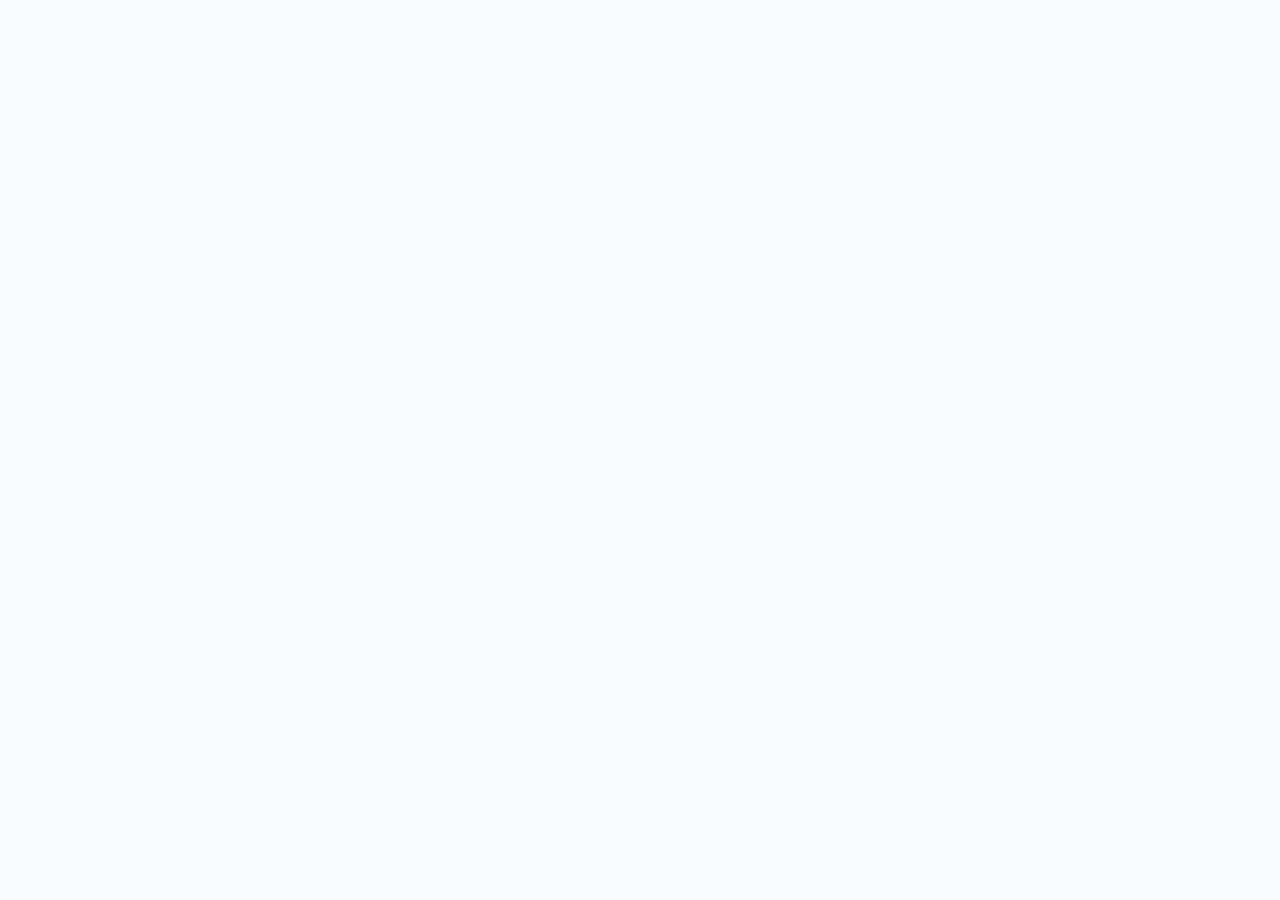
==== index.html @ 47c50114 "feat: inicia desenvolvimento da landing page" ====
<!DOCTYPE html>
<html lang="pt-BR">

<head>

    <meta charset="UTF-8">

    <meta name="viewport"
          content="width=device-width, initial-scale=1.0">

    <title>Viviane & Everson</title>

    <meta name="description"
          content="Viviane & Everson - 19 de Junho de 2027">

    <!-- Google Fonts -->

    <link rel="preconnect"
          href="https://fonts.googleapis.com">

    <link rel="preconnect"
          href="https://fonts.gstatic.com"
          crossorigin>

    <link href="https://fonts.googleapis.com/css2?family=Great+Vibes&family=Poppins:wght@300;400;500;600&family=Cormorant+Garamond:wght@300;400;500;600;700&display=swap"
          rel="stylesheet">

    <!-- CSS -->

    <link rel="stylesheet"
          href="./assets/css/reset.css">

    <link rel="stylesheet"
          href="./assets/css/variables.css">

    <link rel="stylesheet"
          href="./assets/css/style.css">

    <link rel="stylesheet"
          href="./assets/css/responsive.css">

</head>

<body>

    <header>

    </header>

    <main>

    </main>

    <footer>

    </footer>

    <script type="module"
            src="./assets/js/main.js"></script>

</body>

</html>
---- assets/css/variables.css ----
:root {

    /* Cores */

    --primary-color: #A9D6F5;
    --secondary-color: #27B4E5;
    --accent-color: #8FB996;

    --white: #FFFFFF;

    --background: #F8FCFF;

    --text-color: #3D4A57;

    --text-light: #6E7B88;

    --border-color: #D9EAF5;

    --shadow: rgba(61, 74, 87, .08);

    /* Fontes */

    --font-title: "Great Vibes", cursive;

    --font-heading: "Cormorant Garamond", serif;

    --font-body: "Poppins", sans-serif;

    /* Tamanhos */

    --container-width: 1200px;

    --radius: 18px;

    --transition: .35s ease;

}
---- assets/css/style.css ----
header{

    width:100%;

}

main{

    width:100%;

}

section{

    width:100%;

    padding:80px 20px;

}

.container{

    width:min(100%,1200px);

    margin:auto;

}
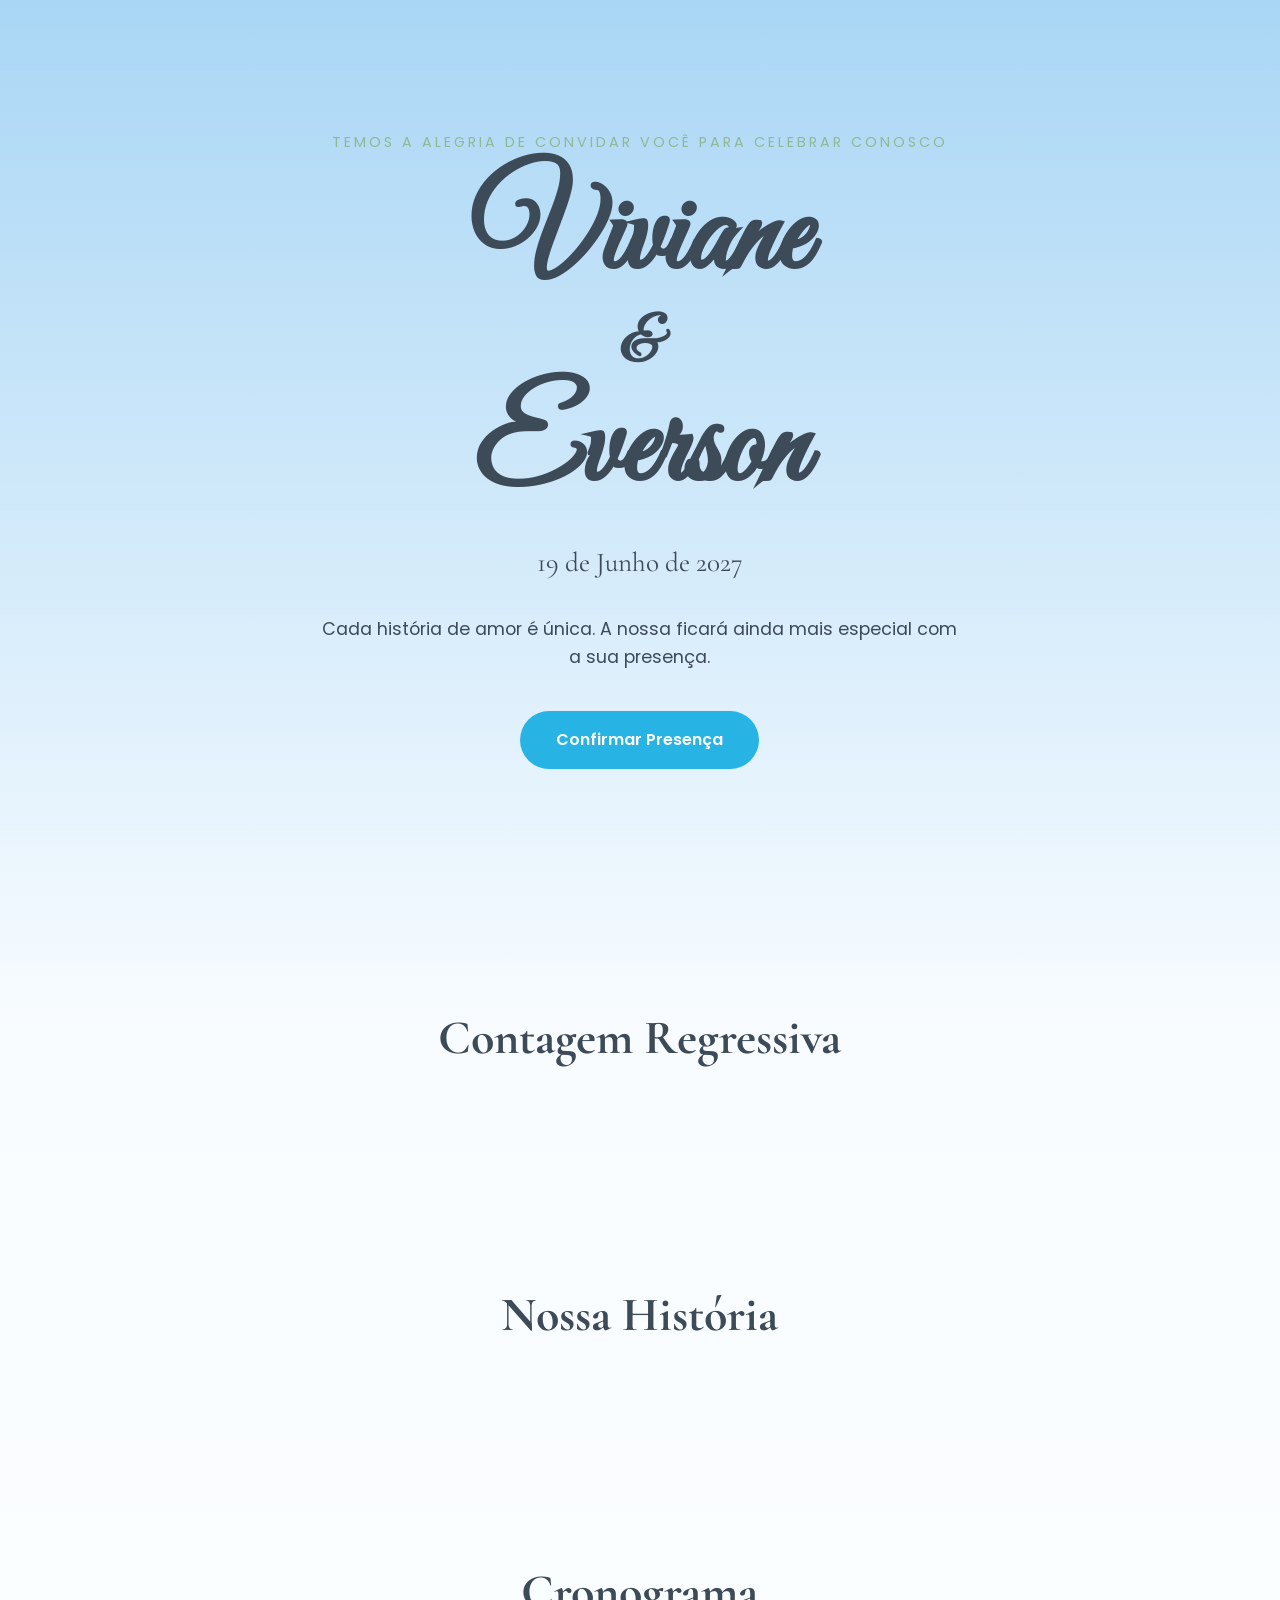
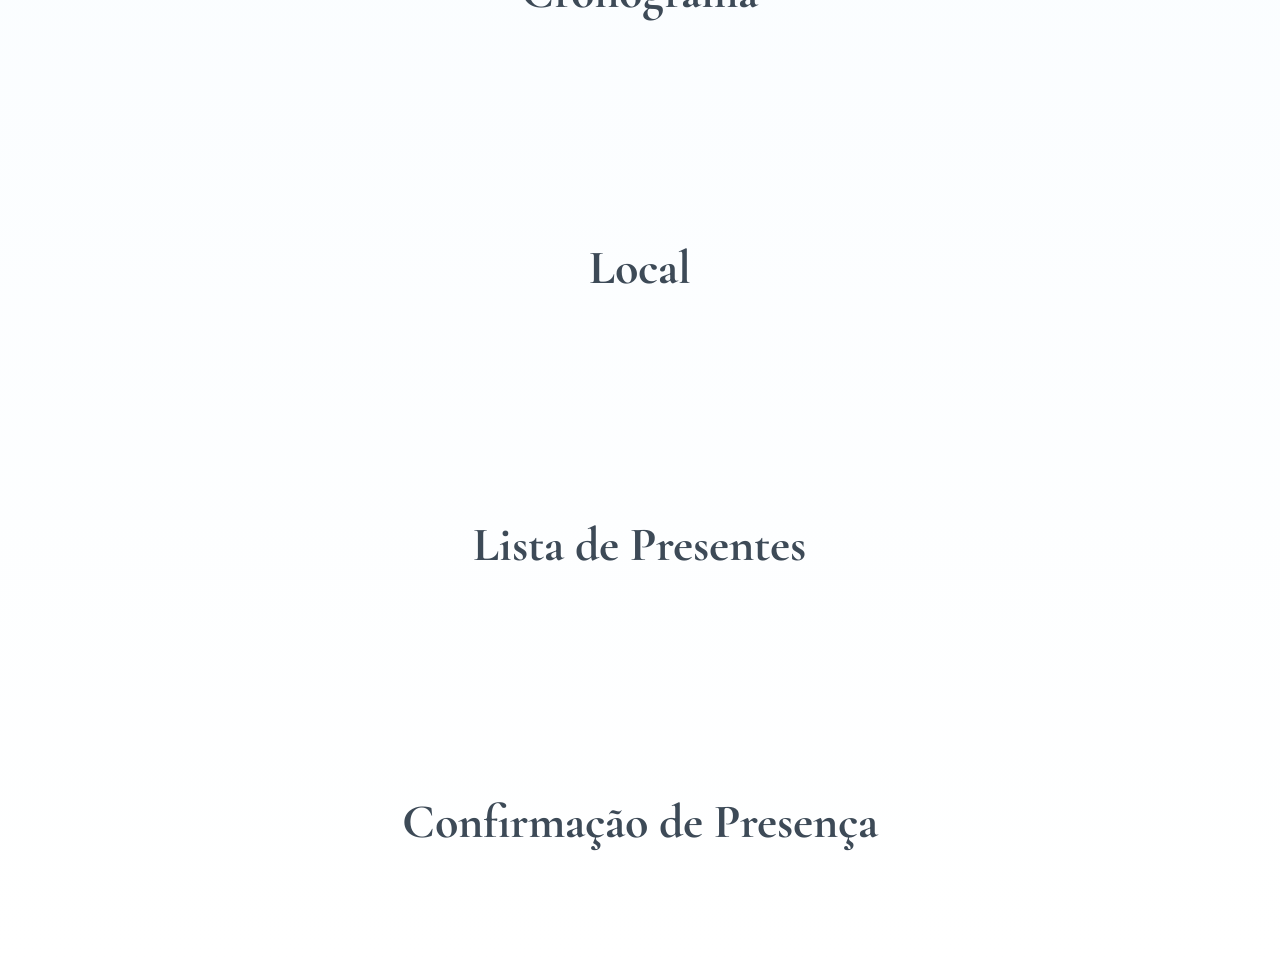
==== commit f8c94061: "feat: implementa estrutura inicial e hero da landing page" ====
--- a/index.html
+++ b/index.html
@@ -4,59 +4,134 @@
 <head>
 
     <meta charset="UTF-8">
+    <meta name="viewport" content="width=device-width, initial-scale=1.0">
 
-    <meta name="viewport"
-          content="width=device-width, initial-scale=1.0">
-
-    <title>Viviane & Everson</title>
+    <title>Viviane & Everson | 19 de Junho de 2027</title>
 
     <meta name="description"
-          content="Viviane & Everson - 19 de Junho de 2027">
+        content="Site oficial do casamento de Viviane e Everson. Confirme sua presença e acompanhe todas as informações do grande dia.">
 
     <!-- Google Fonts -->
 
-    <link rel="preconnect"
-          href="https://fonts.googleapis.com">
+    <link rel="preconnect" href="https://fonts.googleapis.com">
 
-    <link rel="preconnect"
-          href="https://fonts.gstatic.com"
-          crossorigin>
+    <link rel="preconnect" href="https://fonts.gstatic.com" crossorigin>
 
-    <link href="https://fonts.googleapis.com/css2?family=Great+Vibes&family=Poppins:wght@300;400;500;600&family=Cormorant+Garamond:wght@300;400;500;600;700&display=swap"
-          rel="stylesheet">
+    <link
+        href="https://fonts.googleapis.com/css2?family=Great+Vibes&family=Cormorant+Garamond:wght@400;500;600;700&family=Poppins:wght@300;400;500;600&display=swap"
+        rel="stylesheet">
 
     <!-- CSS -->
 
-    <link rel="stylesheet"
-          href="./assets/css/reset.css">
+    <link rel="stylesheet" href="./assets/css/reset.css">
 
-    <link rel="stylesheet"
-          href="./assets/css/variables.css">
+    <link rel="stylesheet" href="./assets/css/variables.css">
 
-    <link rel="stylesheet"
-          href="./assets/css/style.css">
+    <link rel="stylesheet" href="./assets/css/style.css">
 
-    <link rel="stylesheet"
-          href="./assets/css/responsive.css">
+    <link rel="stylesheet" href="./assets/css/responsive.css">
 
 </head>
 
 <body>
 
+    <!-- ===========================
+            HEADER
+    ============================ -->
+
     <header>
 
     </header>
 
+    <!-- ===========================
+            MAIN
+    ============================ -->
+
     <main>
 
+        <!-- HERO -->
+
+        <section id="hero">
+
+            <div class="container">
+
+                <p class="hero-subtitle">
+                    Temos a alegria de convidar você para celebrar conosco
+                </p>
+
+                <h1 class="hero-title">
+                    Viviane
+                    <span>&</span>
+                    Everson
+                </h1>
+
+                <p class="hero-date">
+                    19 de Junho de 2027
+                </p>
+
+                <p class="hero-text">
+                    Cada história de amor é única.
+                    A nossa ficará ainda mais especial
+                    com a sua presença.
+                </p>
+
+                <a href="#rsvp" class="btn-primary">
+                    Confirmar Presença
+                </a>
+
+            </div>
+
+        </section>
+
+        <section id="countdown">
+    <div class="container">
+        <h2 class="section-title">Contagem Regressiva</h2>
+    </div>
+</section>
+
+<section id="story">
+    <div class="container">
+        <h2 class="section-title">Nossa História</h2>
+    </div>
+</section>
+
+<section id="schedule">
+    <div class="container">
+        <h2 class="section-title">Cronograma</h2>
+    </div>
+</section>
+
+<section id="location">
+    <div class="container">
+        <h2 class="section-title">Local</h2>
+    </div>
+</section>
+
+<section id="gift-list">
+    <div class="container">
+        <h2 class="section-title">Lista de Presentes</h2>
+    </div>
+</section>
+
+<section id="rsvp">
+    <div class="container">
+        <h2 class="section-title">Confirmação de Presença</h2>
+    </div>
+</section>
+
     </main>
+
+    <!-- ===========================
+            FOOTER
+    ============================ -->
 
     <footer>
 
     </footer>
 
-    <script type="module"
-            src="./assets/js/main.js"></script>
+    <!-- JavaScript -->
+
+    <script type="module" src="./assets/js/main.js"></script>
 
 </body>
 
--- a/assets/css/variables.css
+++ b/assets/css/variables.css
@@ -3,20 +3,25 @@
     /* Cores */
 
     --primary-color: #A9D6F5;
+
     --secondary-color: #27B4E5;
+
     --accent-color: #8FB996;
 
     --white: #FFFFFF;
 
-    --background: #F8FCFF;
+    --background-color: #F8FCFF;
 
     --text-color: #3D4A57;
 
-    --text-light: #6E7B88;
+    --text-light: #72808D;
 
-    --border-color: #D9EAF5;
-
-    --shadow: rgba(61, 74, 87, .08);
+    --gradient-primary: linear-gradient(
+        180deg,
+        #A9D6F5 0%,
+        #F8FCFF 40%,
+        #FFFFFF 100%
+    );
 
     /* Fontes */
 
@@ -26,12 +31,8 @@
 
     --font-body: "Poppins", sans-serif;
 
-    /* Tamanhos */
+    /* Layout */
 
     --container-width: 1200px;
 
-    --radius: 18px;
-
-    --transition: .35s ease;
-
 }
--- a/assets/css/style.css
+++ b/assets/css/style.css
@@ -1,27 +1,158 @@
-header{
+/* ======================================================
+   BODY
+====================================================== */
 
-    width:100%;
+body {
+
+    background: var(--gradient-primary);
+
+    color: var(--text-color);
+
+    font-family: var(--font-body);
+
+    line-height: 1.6;
+
+    overflow-x: hidden;
 
 }
 
-main{
+/* ======================================================
+   CONTAINER
+====================================================== */
 
-    width:100%;
+.container {
+
+    width: min(92%, var(--container-width));
+
+    margin: auto;
 
 }
 
-section{
+/* ======================================================
+   SECTION
+====================================================== */
 
-    width:100%;
+section {
 
-    padding:80px 20px;
+    width: 100%;
+
+    padding: 100px 20px;
 
 }
 
-.container{
+/* ======================================================
+   BUTTONS
+====================================================== */
 
-    width:min(100%,1200px);
+.btn-primary {
 
-    margin:auto;
+    display: inline-block;
+
+    padding: 16px 36px;
+
+    background: var(--secondary-color);
+
+    color: var(--white);
+
+    border-radius: 50px;
+
+    font-weight: 600;
+
+    transition: .3s;
+
+}
+
+.btn-primary:hover {
+
+    transform: translateY(-3px);
+
+    box-shadow: 0 10px 20px rgba(0,0,0,.15);
+
+}
+
+/* ======================================================
+   HERO
+====================================================== */
+
+#hero {
+
+    min-height: 100vh;
+
+    display: flex;
+
+    justify-content: center;
+
+    align-items: center;
+
+    text-align: center;
+
+}
+
+.hero-subtitle {
+
+    color: var(--accent-color);
+
+    text-transform: uppercase;
+
+    letter-spacing: 3px;
+
+    font-size: .9rem;
+
+    margin-bottom: 15px;
+
+}
+
+.hero-title {
+
+    font-family: var(--font-title);
+
+    font-size: clamp(4rem, 10vw, 8rem);
+
+    line-height: 1.1;
+
+    margin-bottom: 20px;
+
+}
+
+.hero-title span {
+
+    display: block;
+
+    font-size: 4rem;
+
+}
+
+.hero-date {
+
+    font-family: var(--font-heading);
+
+    font-size: 1.7rem;
+
+    margin-bottom: 30px;
+
+}
+
+.hero-text {
+
+    max-width: 650px;
+
+    margin: auto;
+
+    margin-bottom: 40px;
+
+    font-size: 1.1rem;
+
+}
+
+
+.section-title {
+
+    font-family: var(--font-heading);
+
+    font-size: 3rem;
+
+    text-align: center;
+
+    color: var(--text-color);
 
 }
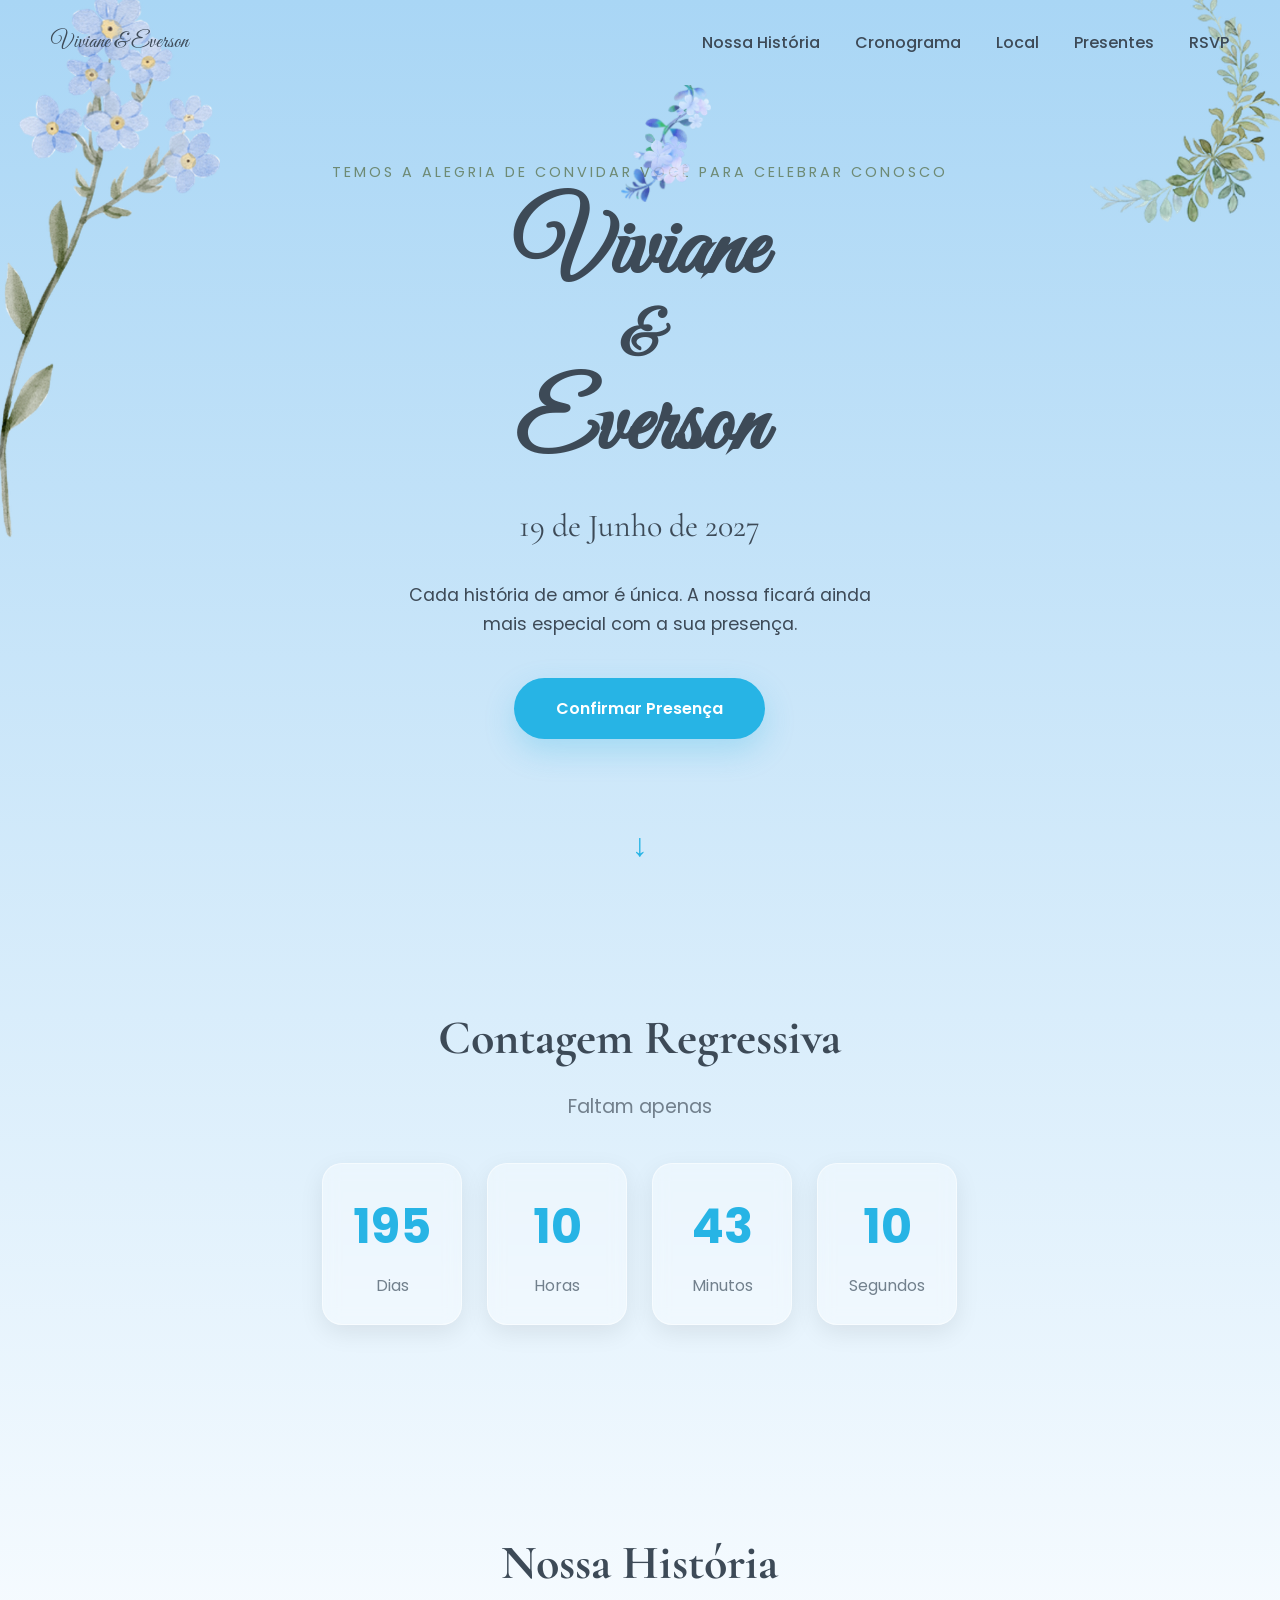
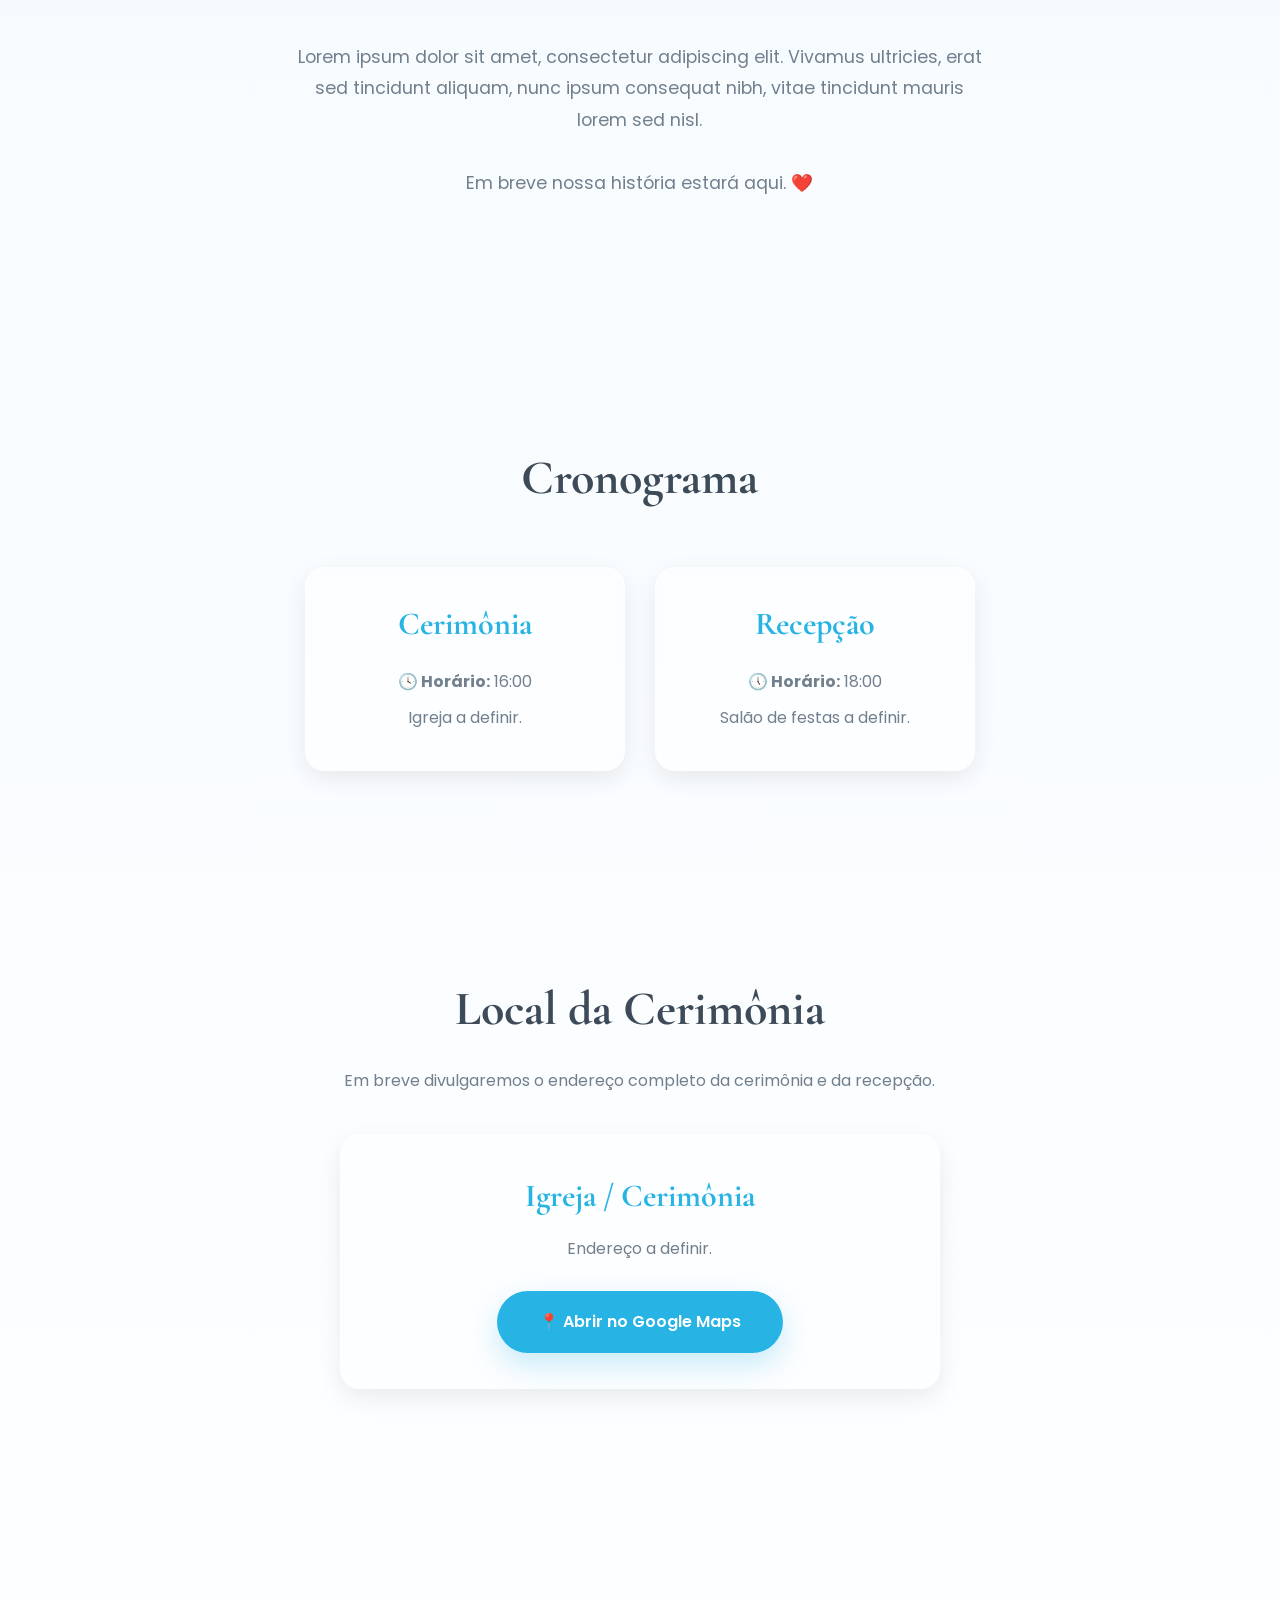
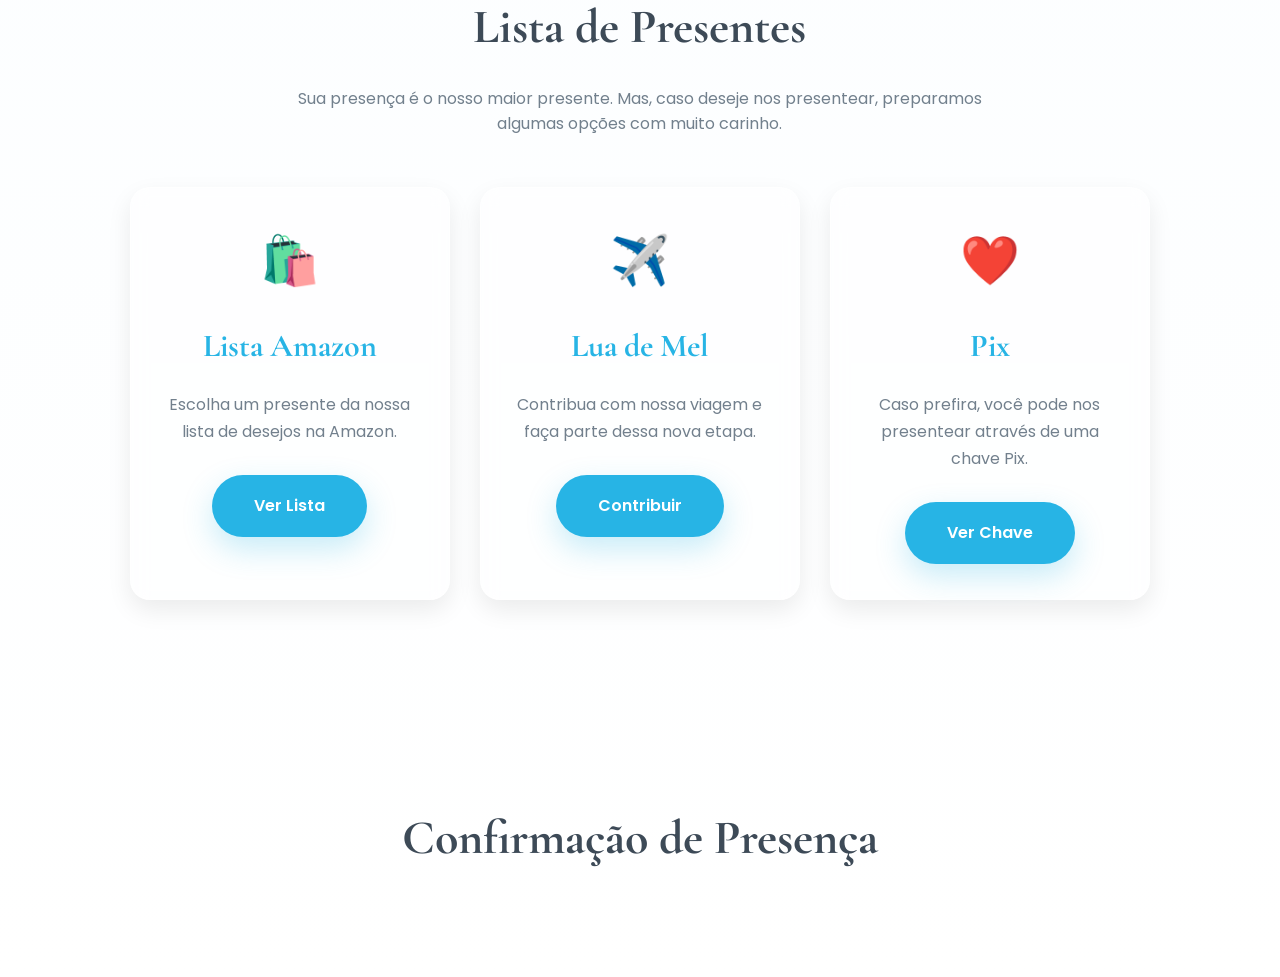
==== commit c804c2b8: "feat: adiciona seções do site de casamento" ====
--- a/index.html
+++ b/index.html
@@ -14,9 +14,7 @@
     <!-- Google Fonts -->
 
     <link rel="preconnect" href="https://fonts.googleapis.com">
-
     <link rel="preconnect" href="https://fonts.gstatic.com" crossorigin>
-
     <link
         href="https://fonts.googleapis.com/css2?family=Great+Vibes&family=Cormorant+Garamond:wght@400;500;600;700&family=Poppins:wght@300;400;500;600&display=swap"
         rel="stylesheet">
@@ -24,24 +22,31 @@
     <!-- CSS -->
 
     <link rel="stylesheet" href="./assets/css/reset.css">
-
     <link rel="stylesheet" href="./assets/css/variables.css">
-
     <link rel="stylesheet" href="./assets/css/style.css">
-
     <link rel="stylesheet" href="./assets/css/responsive.css">
 
 </head>
 
 <body>
 
-    <!-- ===========================
-            HEADER
-    ============================ -->
-
-    <header>
-
-    </header>
+<header id="header">
+
+    <div class="container">
+        <nav class="navbar">
+            <div class="logo">
+                Viviane & Everson
+            </div>
+            <ul class="menu">
+                <li><a href="#story">Nossa História</a></li>
+                <li><a href="#schedule">Cronograma</a></li>
+                <li><a href="#location">Local</a></li>
+                <li><a href="#gift-list">Presentes</a></li>
+                <li><a href="#rsvp">RSVP</a></li>
+            </ul>
+        </nav>
+    </div>
+</header>
 
     <!-- ===========================
             MAIN
@@ -52,9 +57,19 @@
         <!-- HERO -->
 
         <section id="hero">
+            <img src="./assets/images/flowers/top-left.png"
+            class="flower flower-top-left"
+            alt="">
+
+            <img src="./assets/images/flowers/top-center.png"
+            class="flower flower-top-center"
+            alt="">
+
+            <img src="./assets/images/flowers/top-right.png"
+            class="flower flower-top-right"
+            alt="">
 
             <div class="container">
-
                 <p class="hero-subtitle">
                     Temos a alegria de convidar você para celebrar conosco
                 </p>
@@ -80,37 +95,207 @@
                 </a>
 
             </div>
-
+            <div class="scroll-down">
+
+            ↓
+
+            </div>
         </section>
 
-        <section id="countdown">
-    <div class="container">
-        <h2 class="section-title">Contagem Regressiva</h2>
-    </div>
+<section id="countdown">
+
+    <div class="container">
+
+        <h2 class="section-title">
+            Contagem Regressiva
+        </h2>
+
+        <p class="countdown-subtitle">
+            Faltam apenas
+        </p>
+
+        <div class="contador-grid">
+
+            <div class="tempo">
+                <span id="dias">0</span>
+                <small>Dias</small>
+            </div>
+
+            <div class="tempo">
+                <span id="horas">0</span>
+                <small>Horas</small>
+            </div>
+
+            <div class="tempo">
+                <span id="minutos">0</span>
+                <small>Minutos</small>
+            </div>
+
+            <div class="tempo">
+                <span id="segundos">0</span>
+                <small>Segundos</small>
+            </div>
+
+        </div>
+
+    </div>
+
 </section>
 
 <section id="story">
-    <div class="container">
-        <h2 class="section-title">Nossa História</h2>
-    </div>
+
+    <div class="container">
+
+        <h2 class="section-title">
+            Nossa História
+        </h2>
+
+        <p class="story-text">
+
+            Lorem ipsum dolor sit amet, consectetur adipiscing elit. Vivamus
+            ultricies, erat sed tincidunt aliquam, nunc ipsum consequat nibh,
+            vitae tincidunt mauris lorem sed nisl.
+
+            <br><br>
+
+            Em breve nossa história estará aqui. ❤️
+
+        </p>
+
+    </div>
+
 </section>
 
 <section id="schedule">
-    <div class="container">
-        <h2 class="section-title">Cronograma</h2>
-    </div>
+
+    <div class="container">
+
+        <h2 class="section-title">
+            Cronograma
+        </h2>
+
+        <div class="timeline">
+
+            <div class="timeline-card">
+
+                <h3>Cerimônia</h3>
+
+                <p><strong>🕓 Horário:</strong> 16:00</p>
+
+                <p>Igreja a definir.</p>
+
+            </div>
+
+            <div class="timeline-card">
+
+                <h3>Recepção</h3>
+
+                <p><strong>🕔 Horário:</strong> 18:00</p>
+
+                <p>Salão de festas a definir.</p>
+
+            </div>
+
+        </div>
+
+    </div>
+
 </section>
 
 <section id="location">
-    <div class="container">
-        <h2 class="section-title">Local</h2>
-    </div>
+
+    <div class="container">
+
+        <h2 class="section-title">
+            Local da Cerimônia
+        </h2>
+
+        <p class="location-text">
+            Em breve divulgaremos o endereço completo da cerimônia e da recepção.
+        </p>
+
+        <div class="location-card">
+
+            <h3>Igreja / Cerimônia</h3>
+
+            <p>Endereço a definir.</p>
+
+            <a href="#" class="btn-primary">
+                📍 Abrir no Google Maps
+            </a>
+
+        </div>
+
+    </div>
+
 </section>
 
 <section id="gift-list">
-    <div class="container">
-        <h2 class="section-title">Lista de Presentes</h2>
-    </div>
+
+    <div class="container">
+
+        <h2 class="section-title">
+            Lista de Presentes
+        </h2>
+
+        <p class="gift-text">
+            Sua presença é o nosso maior presente. Mas, caso deseje nos presentear, preparamos algumas opções com muito carinho.
+        </p>
+
+        <div class="gift-grid">
+
+            <div class="gift-card">
+
+                <div class="gift-icon">🛍️</div>
+
+                <h3>Lista Amazon</h3>
+
+                <p>
+                    Escolha um presente da nossa lista de desejos na Amazon.
+                </p>
+
+                <a href="#" class="btn-primary">
+                    Ver Lista
+                </a>
+
+            </div>
+
+            <div class="gift-card">
+
+                <div class="gift-icon">✈️</div>
+
+                <h3>Lua de Mel</h3>
+
+                <p>
+                    Contribua com nossa viagem e faça parte dessa nova etapa.
+                </p>
+
+                <a href="#" class="btn-primary">
+                    Contribuir
+                </a>
+
+            </div>
+
+            <div class="gift-card">
+
+                <div class="gift-icon">❤️</div>
+
+                <h3>Pix</h3>
+
+                <p>
+                    Caso prefira, você pode nos presentear através de uma chave Pix.
+                </p>
+
+                <a href="#" class="btn-primary">
+                    Ver Chave
+                </a>
+
+            </div>
+
+        </div>
+
+    </div>
+
 </section>
 
 <section id="rsvp">
@@ -132,6 +317,7 @@
     <!-- JavaScript -->
 
     <script type="module" src="./assets/js/main.js"></script>
+    <script src="./assets/js/contador.js"></script>
 
 </body>
 
--- a/assets/css/style.css
+++ b/assets/css/style.css
@@ -1,19 +1,9 @@
-/* ======================================================
-   BODY
-====================================================== */
-
 body {
-
     background: var(--gradient-primary);
-
     color: var(--text-color);
-
     font-family: var(--font-body);
-
     line-height: 1.6;
-
     overflow-x: hidden;
-
 }
 
 /* ======================================================
@@ -21,11 +11,8 @@
 ====================================================== */
 
 .container {
-
     width: min(92%, var(--container-width));
-
     margin: auto;
-
 }
 
 /* ======================================================
@@ -33,11 +20,8 @@
 ====================================================== */
 
 section {
-
     width: 100%;
-
     padding: 100px 20px;
-
 }
 
 /* ======================================================
@@ -45,114 +29,477 @@
 ====================================================== */
 
 .btn-primary {
-
-    display: inline-block;
-
-    padding: 16px 36px;
-
+    display: inline-flex;
+    align-items: center;
+    justify-content: center;
+    padding: 18px 42px;
+    border-radius: 999px;
     background: var(--secondary-color);
-
-    color: var(--white);
-
-    border-radius: 50px;
-
+    color: white;
     font-weight: 600;
-
+    transition: .35s;
+    box-shadow: 0 12px 30px rgba(39,180,229,.25);
+}
+
+.btn-primary:hover {
+    transform: translateY(-4px);
+    box-shadow: 0 18px 40px rgba(39,180,229,.35);
+}
+
+/* ======================================================
+   HERO
+====================================================== */
+
+#hero {
+    min-height: 100vh;
+    display: flex;
+    justify-content: center;
+    align-items: center;
+    text-align: center;
+}
+
+.hero-subtitle {
+    color: #6E8A74;
+    text-transform: uppercase;
+    letter-spacing: 3px;
+    font-size: .9rem;
+    margin-bottom: 15px;
+}
+
+.hero-title {
+    font-family: var(--font-title);
+    font-size: clamp(3.5rem, 8vw, 6rem);
+    line-height: 1.1;
+    margin-bottom: 20px;
+}
+
+.hero-title span {
+    display: block;
+    font-size: 4rem;
+}
+
+.hero-date {
+    font-family: var(--font-heading);
+    font-size: 2rem;
+    margin-bottom: 30px;
+}
+
+.hero-text {
+    max-width: 500px;
+    margin: auto;
+    margin-bottom: 40px;
+    font-size: 1.1rem;
+}
+
+
+.section-title {
+    font-family: var(--font-heading);
+    font-size: 3rem;
+    text-align: center;
+    color: var(--text-color);
+}
+
+/* ======================================================
+   HEADER
+====================================================== */
+
+#header {
+    position: absolute;
+    top: 0;
+    left: 0;
+    width: 100%;
+    padding: 25px 0;
+    z-index: 100;
+}
+
+.navbar {
+    display: flex;
+    justify-content: space-between;
+    align-items: center;
+}
+
+.logo {
+    font-family: var(--font-title);
+    font-size: 1.4rem;
+    color: var(--text-color);
+}
+
+.menu {
+    display: flex;
+    gap: 35px;
+    list-style: none;
+}
+
+.menu a {
+    font-weight: 500;
     transition: .3s;
-
-}
-
-.btn-primary:hover {
-
-    transform: translateY(-3px);
-
-    box-shadow: 0 10px 20px rgba(0,0,0,.15);
-
-}
-
-/* ======================================================
-   HERO
-====================================================== */
-
-#hero {
-
-    min-height: 100vh;
-
-    display: flex;
-
-    justify-content: center;
-
-    align-items: center;
-
-    text-align: center;
-
-}
-
-.hero-subtitle {
-
-    color: var(--accent-color);
-
-    text-transform: uppercase;
-
-    letter-spacing: 3px;
-
-    font-size: .9rem;
-
-    margin-bottom: 15px;
-
-}
-
-.hero-title {
-
-    font-family: var(--font-title);
-
-    font-size: clamp(4rem, 10vw, 8rem);
-
-    line-height: 1.1;
-
-    margin-bottom: 20px;
-
-}
-
-.hero-title span {
-
-    display: block;
-
-    font-size: 4rem;
-
-}
-
-.hero-date {
-
-    font-family: var(--font-heading);
-
-    font-size: 1.7rem;
-
-    margin-bottom: 30px;
-
-}
-
-.hero-text {
-
-    max-width: 650px;
-
-    margin: auto;
-
-    margin-bottom: 40px;
-
-    font-size: 1.1rem;
-
-}
-
-
-.section-title {
-
-    font-family: var(--font-heading);
-
-    font-size: 3rem;
-
-    text-align: center;
-
-    color: var(--text-color);
+}
+
+.menu a:hover {
+    color: var(--secondary-color);
+}
+
+/* ======================================================
+   FLORES
+====================================================== */
+
+.flower{
+    position:absolute;
+    user-select:none;
+    pointer-events:none;
+}
+
+.flower-top-left{
+    width:220px;
+    top:-10px;
+    left:0;
+}
+
+.flower-top-center{
+    width:90px;
+    top:85px;
+    left:52%;
+    opacity: .8;
+    transform:translateX(-50%);
+}
+
+.flower-top-right{
+    width:190px;
+    top:-10px;
+    right:0;
+}
+
+/* ======================================================
+   SCROLL
+====================================================== */
+
+.scroll-down {
+    position: absolute;
+    bottom: 30px;
+    left: 50%;
+    transform: translateX(-50%);
+    font-size: 2rem;
+    color: var(--secondary-color);
+    animation: bounce 2s infinite;
+}
+
+@keyframes bounce {
+
+    0%,20%,50%,80%,100%{
+
+        transform:translate(-50%,0);
+
+    }
+
+    40%{
+
+        transform:translate(-50%,-10px);
+
+    }
+
+    60%{
+
+        transform:translate(-50%,-5px);
+
+    }
+
+}
+
+
+/* ======================================================
+   CONTAGEM REGRESSIVA
+====================================================== */
+
+#countdown{
+    text-align:center;
+}
+
+.countdown-subtitle{
+    margin-top:15px;
+    margin-bottom:40px;
+    font-size:1.2rem;
+    color:var(--text-light);
+}
+
+.contador-grid{
+
+    display:flex;
+
+    justify-content:center;
+
+    align-items:center;
+
+    gap:25px;
+
+    flex-wrap:wrap;
+
+}
+.tempo{
+    width:140px;
+    padding:25px;
+    border-radius:20px;
+    background:rgba(255,255,255,.35);
+    backdrop-filter:blur(8px);
+    border:1px solid rgba(255,255,255,.5);
+    box-shadow:0 8px 25px rgba(0,0,0,.08);
+}
+
+.tempo span{
+
+    display:block;
+
+    font-size:3rem;
+
+    font-weight:700;
+
+    color:var(--secondary-color);
+
+}
+
+.tempo small{
+
+    display:block;
+
+    margin-top:8px;
+
+    color:var(--text-light);
+
+    font-size:1rem;
+
+}
+
+/* ======================================================
+   NOSSA HISTÓRIA
+====================================================== */
+
+#story{
+
+    text-align:center;
+
+}
+
+.story-text{
+
+    max-width:700px;
+
+    margin:40px auto;
+
+    line-height:1.8;
+
+    color:var(--text-light);
+
+    font-size:1.1rem;
+
+}
+
+/* ======================================================
+   CRONOGRAMA
+====================================================== */
+
+#schedule{
+
+    text-align:center;
+
+}
+
+.timeline{
+
+    display:flex;
+
+    justify-content:center;
+
+    gap:30px;
+
+    flex-wrap:wrap;
+
+    margin-top:50px;
+
+}
+
+.timeline-card{
+
+    width:320px;
+
+    padding:30px;
+
+    border-radius:20px;
+
+    background:rgba(255,255,255,.35);
+
+    backdrop-filter:blur(8px);
+
+    border:1px solid rgba(255,255,255,.5);
+
+    box-shadow:0 8px 25px rgba(0,0,0,.08);
+
+}
+
+.timeline-card h3{
+
+    margin-bottom:20px;
+
+    color:var(--secondary-color);
+
+    font-family:var(--font-heading);
+
+    font-size:2rem;
+
+}
+
+.timeline-card p{
+
+    margin:10px 0;
+
+    color:var(--text-light);
+
+}
+
+/* ======================================================
+   LOCAL
+====================================================== */
+
+#location{
+
+    text-align:center;
+
+}
+
+.location-text{
+
+    max-width:700px;
+
+    margin:20px auto 40px;
+
+    color:var(--text-light);
+
+}
+
+.location-card{
+
+    max-width:600px;
+
+    margin:auto;
+
+    padding:35px;
+
+    border-radius:20px;
+
+    background:rgba(255,255,255,.35);
+
+    backdrop-filter:blur(8px);
+
+    border:1px solid rgba(255,255,255,.5);
+
+    box-shadow:0 8px 25px rgba(0,0,0,.08);
+
+}
+
+.location-card h3{
+
+    font-family:var(--font-heading);
+
+    font-size:2rem;
+
+    margin-bottom:15px;
+
+    color:var(--secondary-color);
+
+}
+
+.location-card p{
+
+    margin-bottom:30px;
+
+    color:var(--text-light);
+
+}
+
+/* ======================================================
+   LISTA DE PRESENTES
+====================================================== */
+
+#gift-list{
+
+    text-align:center;
+
+}
+
+.gift-text{
+
+    max-width:700px;
+
+    margin:20px auto 50px;
+
+    color:var(--text-light);
+
+}
+
+.gift-grid{
+
+    display:flex;
+
+    justify-content:center;
+
+    gap:30px;
+
+    flex-wrap:wrap;
+
+}
+
+.gift-card{
+
+    width:320px;
+
+    padding:35px 25px;
+
+    border-radius:20px;
+
+    background:rgba(255,255,255,.35);
+
+    backdrop-filter:blur(8px);
+
+    border:1px solid rgba(255,255,255,.5);
+
+    box-shadow:0 10px 25px rgba(0,0,0,.08);
+
+    transition:.3s;
+
+}
+
+.gift-card:hover{
+
+    transform:translateY(-8px);
+
+    box-shadow:0 18px 40px rgba(0,0,0,.15);
+
+}
+
+.gift-icon{
+
+    font-size:3rem;
+
+    margin-bottom:20px;
+
+}
+
+.gift-card h3{
+
+    font-family:var(--font-heading);
+
+    font-size:2rem;
+
+    color:var(--secondary-color);
+
+    margin-bottom:20px;
+
+}
+
+.gift-card p{
+
+    color:var(--text-light);
+
+    line-height:1.7;
+
+    margin-bottom:30px;
 
 }
--- a/assets/css/responsive.css
+++ b/assets/css/responsive.css
@@ -0,0 +1,27 @@
+@media (max-width: 768px) {
+
+    .menu {
+
+        display: none;
+
+    }
+
+    .hero-title {
+
+        font-size: 4rem;
+
+    }
+
+    .hero-title span {
+
+        font-size: 3rem;
+
+    }
+
+    .hero-text {
+
+        font-size: 1rem;
+
+    }
+
+}
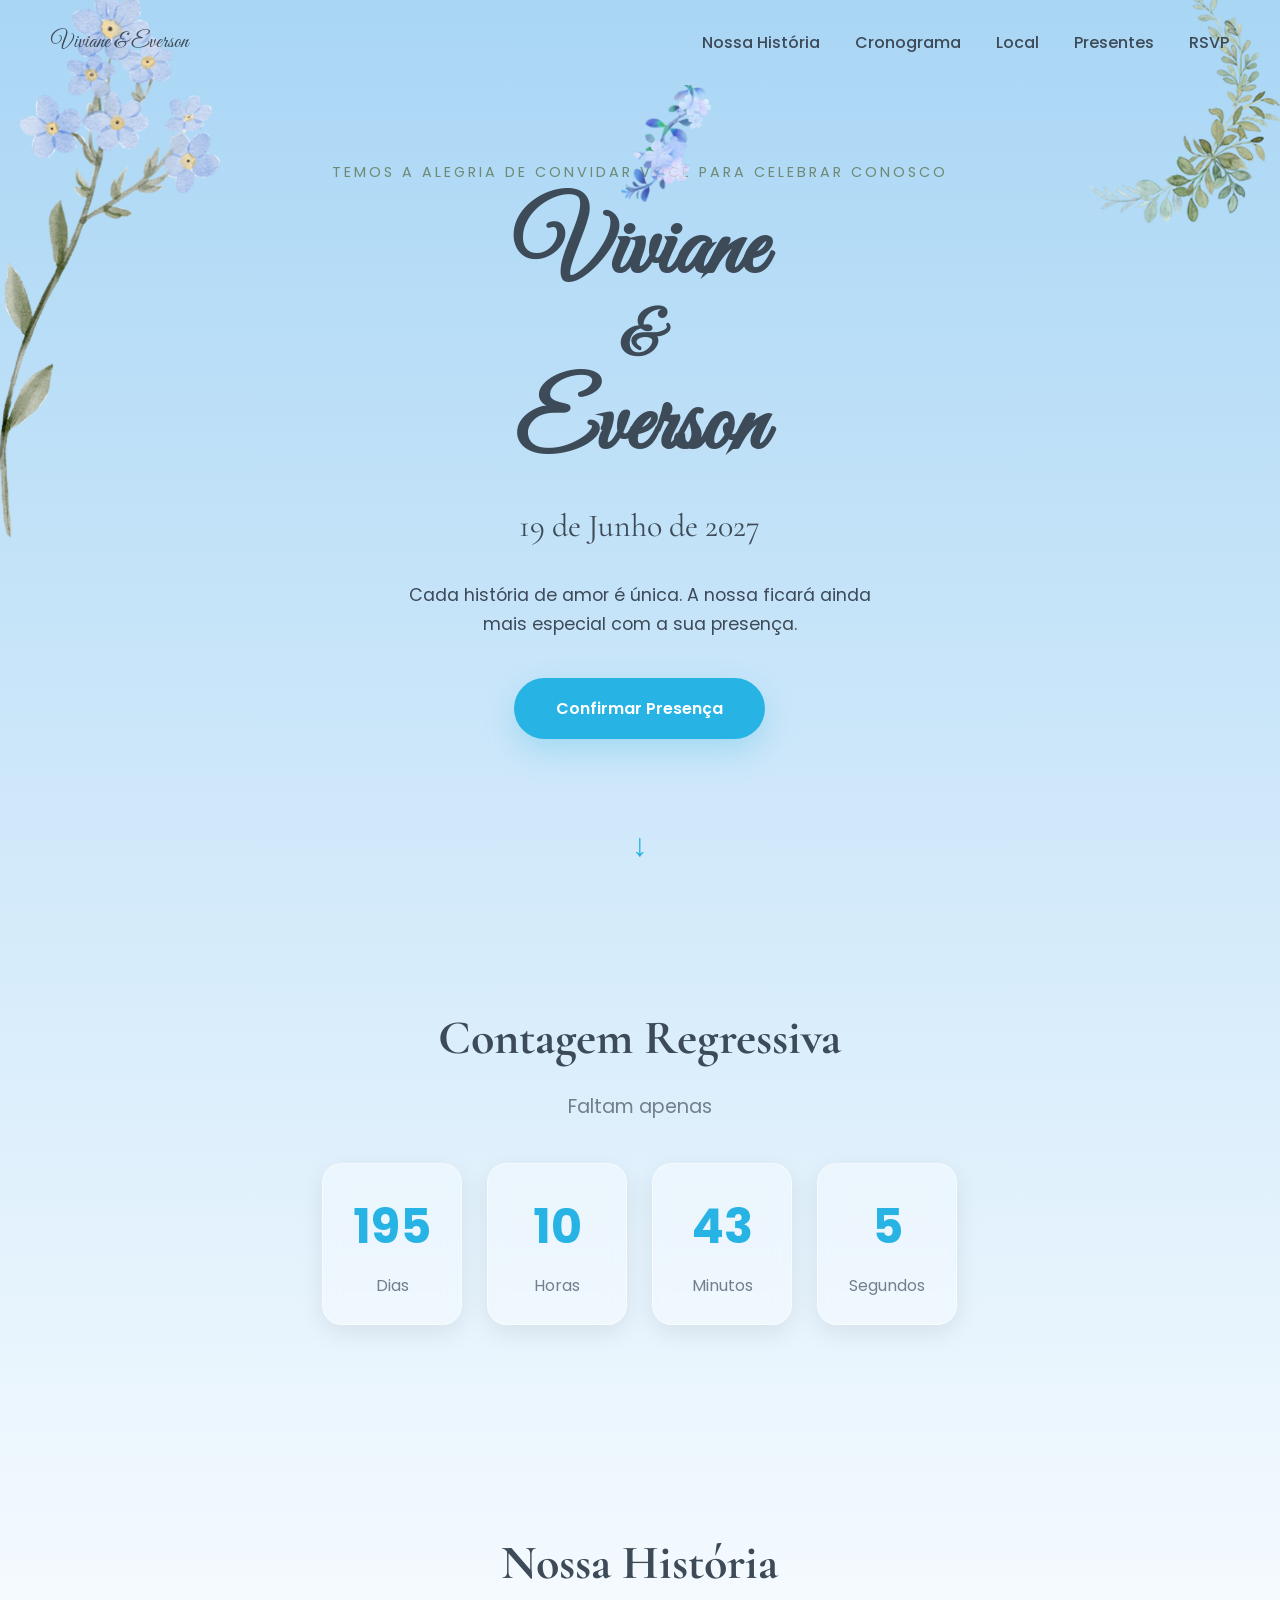
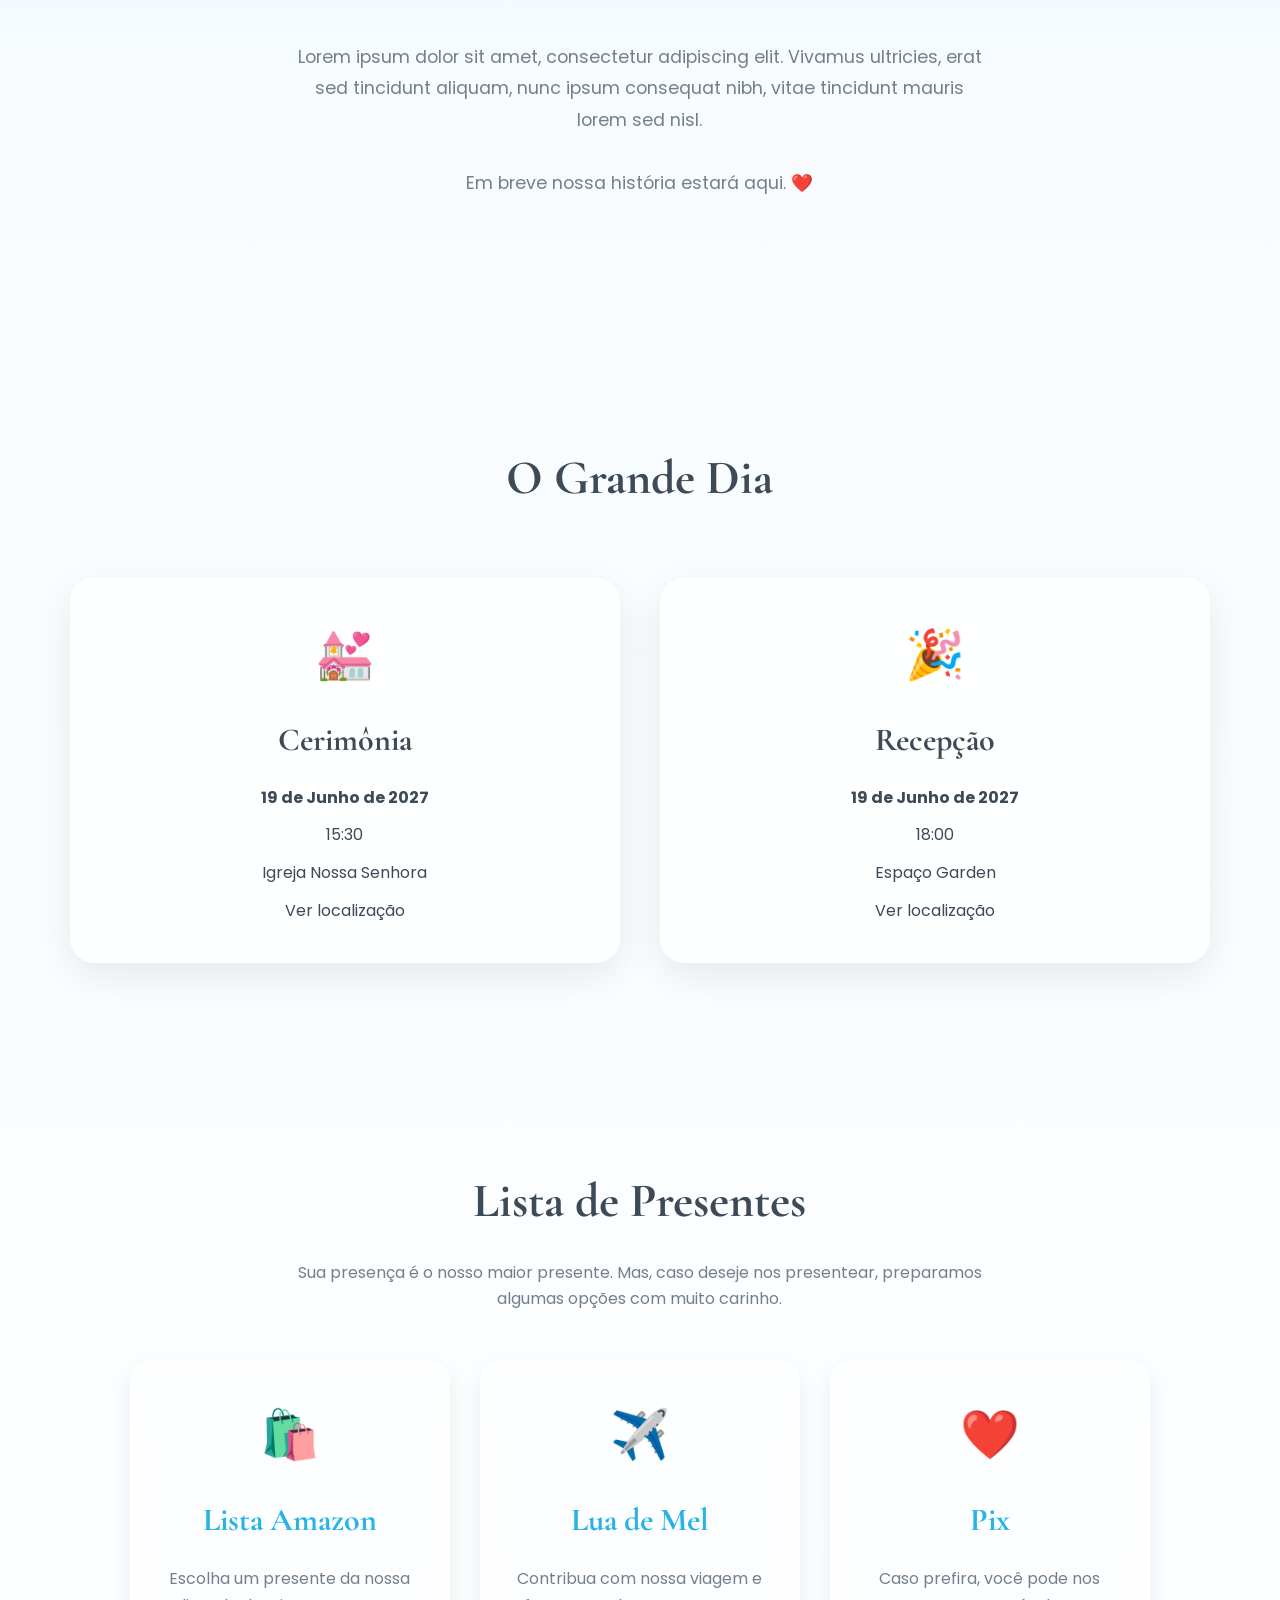
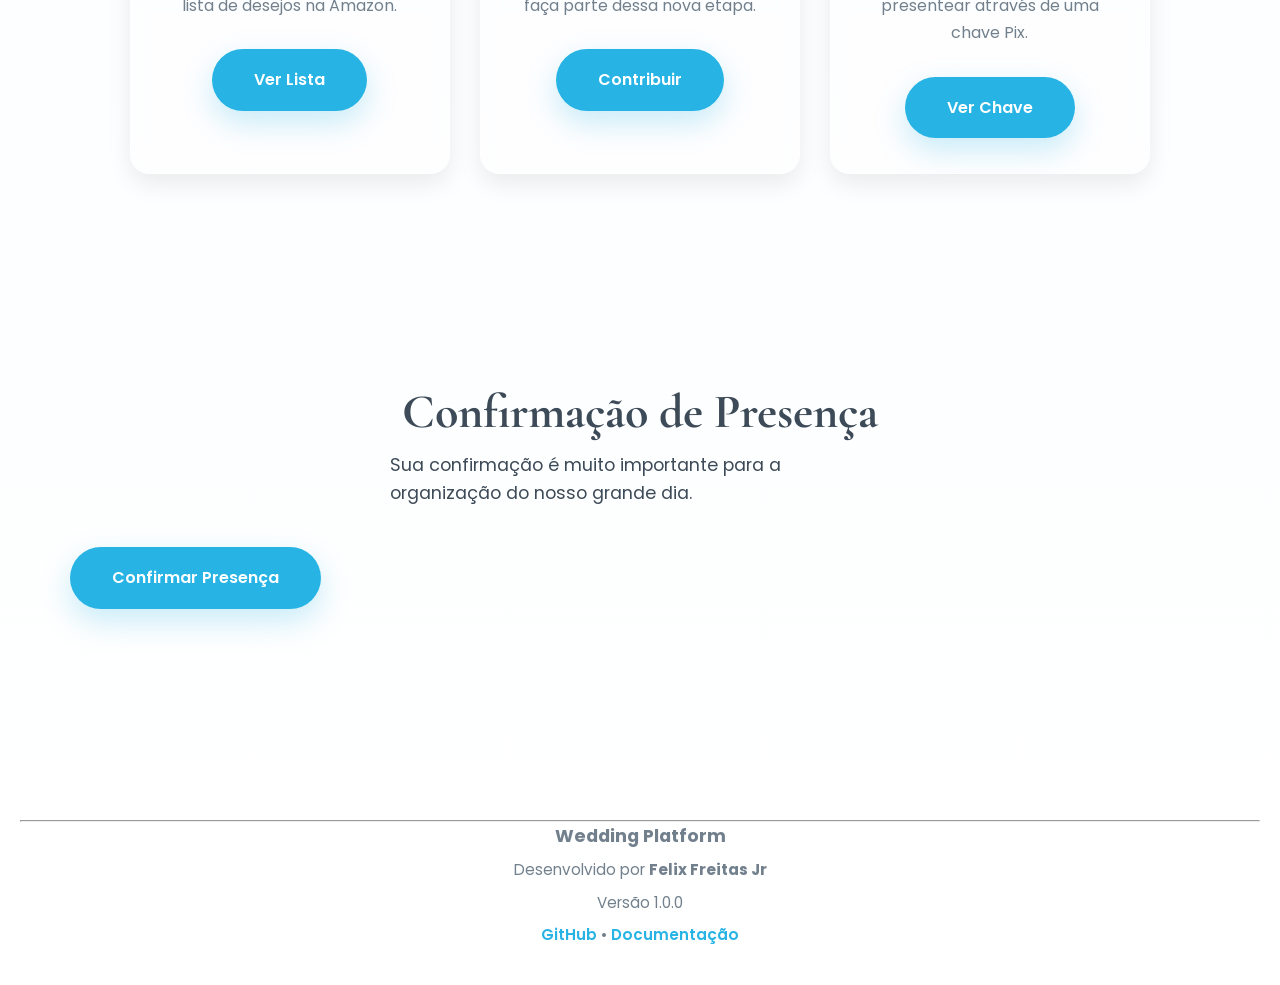
==== commit 45419182: "feat: implementa MVP da Wedding Platform" ====
--- a/index.html
+++ b/index.html
@@ -90,9 +90,9 @@
                     com a sua presença.
                 </p>
 
-                <a href="#rsvp" class="btn-primary">
-                    Confirmar Presença
-                </a>
+                <a href="./pages/rsvp.html" class="btn-primary">
+                  Confirmar Presença
+            </a>
 
             </div>
             <div class="scroll-down">
@@ -166,33 +166,43 @@
 
 </section>
 
-<section id="schedule">
-
-    <div class="container">
-
-        <h2 class="section-title">
-            Cronograma
-        </h2>
-
-        <div class="timeline">
-
-            <div class="timeline-card">
+<section id="evento">
+
+    <div class="container">
+
+        <h2 class="section-title">O Grande Dia</h2>
+
+        <div class="evento-grid">
+
+            <div class="evento-card">
+
+                <div class="icone">💒</div>
 
                 <h3>Cerimônia</h3>
 
-                <p><strong>🕓 Horário:</strong> 16:00</p>
-
-                <p>Igreja a definir.</p>
-
-            </div>
-
-            <div class="timeline-card">
+                <p><strong>19 de Junho de 2027</strong></p>
+
+                <p>15:30</p>
+
+                <p>Igreja Nossa Senhora</p>
+
+                <a href="#" class="btn">Ver localização</a>
+
+            </div>
+
+            <div class="evento-card">
+
+                <div class="icone">🎉</div>
 
                 <h3>Recepção</h3>
 
-                <p><strong>🕔 Horário:</strong> 18:00</p>
-
-                <p>Salão de festas a definir.</p>
+                <p><strong>19 de Junho de 2027</strong></p>
+
+                <p>18:00</p>
+
+                <p>Espaço Garden</p>
+
+                <a href="#" class="btn">Ver localização</a>
 
             </div>
 
@@ -202,33 +212,6 @@
 
 </section>
 
-<section id="location">
-
-    <div class="container">
-
-        <h2 class="section-title">
-            Local da Cerimônia
-        </h2>
-
-        <p class="location-text">
-            Em breve divulgaremos o endereço completo da cerimônia e da recepção.
-        </p>
-
-        <div class="location-card">
-
-            <h3>Igreja / Cerimônia</h3>
-
-            <p>Endereço a definir.</p>
-
-            <a href="#" class="btn-primary">
-                📍 Abrir no Google Maps
-            </a>
-
-        </div>
-
-    </div>
-
-</section>
 
 <section id="gift-list">
 
@@ -299,9 +282,23 @@
 </section>
 
 <section id="rsvp">
-    <div class="container">
-        <h2 class="section-title">Confirmação de Presença</h2>
-    </div>
+
+    <div class="container">
+
+        <h2 class="section-title">
+            Confirmação de Presença
+        </h2>
+
+        <p class="hero-text">
+            Sua confirmação é muito importante para a organização do nosso grande dia.
+        </p>
+
+        <a href="./pages/rsvp.html" class="btn-primary">
+                  Confirmar Presença
+      </a>
+
+    </div>
+
 </section>
 
     </main>
@@ -310,9 +307,21 @@
             FOOTER
     ============================ -->
 
-    <footer>
-
-    </footer>
+<footer class="rodape">
+<hr>
+    <h3>Wedding Platform</h3>
+
+    <p>Desenvolvido por <strong>Felix Freitas Jr</strong></p>
+
+    <p>Versão 1.0.0</p>
+
+    <p>
+        <a href="https://github.com/FelixFreitasJr" target="_blank">GitHub</a>
+        •
+        <a href="https://github.com/FelixFreitasJr/wedding-platform" target="_blank">Documentação</a>
+    </p>
+
+</footer>
 
     <!-- JavaScript -->
 
--- a/assets/css/style.css
+++ b/assets/css/style.css
@@ -6,27 +6,21 @@
     overflow-x: hidden;
 }
 
-/* ======================================================
-   CONTAINER
-====================================================== */
+   /* CONTAINER */
 
 .container {
     width: min(92%, var(--container-width));
     margin: auto;
 }
 
-/* ======================================================
-   SECTION
-====================================================== */
+   /* SECTION */
 
 section {
     width: 100%;
     padding: 100px 20px;
 }
 
-/* ======================================================
-   BUTTONS
-====================================================== */
+   /* BUTTONS */
 
 .btn-primary {
     display: inline-flex;
@@ -46,9 +40,7 @@
     box-shadow: 0 18px 40px rgba(39,180,229,.35);
 }
 
-/* ======================================================
-   HERO
-====================================================== */
+   /* HERO */
 
 #hero {
     min-height: 100vh;
@@ -91,7 +83,6 @@
     font-size: 1.1rem;
 }
 
-
 .section-title {
     font-family: var(--font-heading);
     font-size: 3rem;
@@ -99,9 +90,7 @@
     color: var(--text-color);
 }
 
-/* ======================================================
-   HEADER
-====================================================== */
+   /* HEADER */
 
 #header {
     position: absolute;
@@ -139,9 +128,7 @@
     color: var(--secondary-color);
 }
 
-/* ======================================================
-   FLORES
-====================================================== */
+   /* FLORES */
 
 .flower{
     position:absolute;
@@ -169,9 +156,7 @@
     right:0;
 }
 
-/* ======================================================
-   SCROLL
-====================================================== */
+   /* SCROLL */
 
 .scroll-down {
     position: absolute;
@@ -205,10 +190,7 @@
 
 }
 
-
-/* ======================================================
-   CONTAGEM REGRESSIVA
-====================================================== */
+   /* CONTAGEM REGRESSIVA */
 
 #countdown{
     text-align:center;
@@ -222,18 +204,13 @@
 }
 
 .contador-grid{
-
     display:flex;
-
     justify-content:center;
-
     align-items:center;
-
     gap:25px;
-
     flex-wrap:wrap;
-
-}
+}
+
 .tempo{
     width:140px;
     padding:25px;
@@ -245,261 +222,257 @@
 }
 
 .tempo span{
-
     display:block;
-
     font-size:3rem;
-
     font-weight:700;
-
     color:var(--secondary-color);
-
 }
 
 .tempo small{
-
     display:block;
-
     margin-top:8px;
-
-    color:var(--text-light);
-
+    color:var(--text-light);
     font-size:1rem;
-
-}
-
-/* ======================================================
-   NOSSA HISTÓRIA
-====================================================== */
+}
+
+   /* NOSSA HISTÓRIA */
 
 #story{
-
-    text-align:center;
-
+    text-align:center;
 }
 
 .story-text{
-
     max-width:700px;
-
     margin:40px auto;
-
     line-height:1.8;
-
-    color:var(--text-light);
-
+    color:var(--text-light);
     font-size:1.1rem;
-
-}
-
-/* ======================================================
-   CRONOGRAMA
-====================================================== */
+}
+
+   /* CRONOGRAMA */
 
 #schedule{
-
-    text-align:center;
-
+    text-align:center;
 }
 
 .timeline{
-
     display:flex;
-
     justify-content:center;
-
     gap:30px;
-
     flex-wrap:wrap;
-
     margin-top:50px;
-
 }
 
 .timeline-card{
-
     width:320px;
-
     padding:30px;
-
     border-radius:20px;
-
     background:rgba(255,255,255,.35);
-
     backdrop-filter:blur(8px);
-
     border:1px solid rgba(255,255,255,.5);
-
     box-shadow:0 8px 25px rgba(0,0,0,.08);
-
 }
 
 .timeline-card h3{
-
-    margin-bottom:20px;
-
+    margin-bottom:20px;
     color:var(--secondary-color);
-
     font-family:var(--font-heading);
-
     font-size:2rem;
-
 }
 
 .timeline-card p{
-
     margin:10px 0;
-
-    color:var(--text-light);
-
-}
-
-/* ======================================================
-   LOCAL
-====================================================== */
+    color:var(--text-light);
+}
+
+   /* LOCAL */
 
 #location{
-
-    text-align:center;
-
+    text-align:center;
 }
 
 .location-text{
-
     max-width:700px;
-
     margin:20px auto 40px;
-
-    color:var(--text-light);
-
+    color:var(--text-light);
 }
 
 .location-card{
-
     max-width:600px;
-
     margin:auto;
-
     padding:35px;
-
     border-radius:20px;
-
     background:rgba(255,255,255,.35);
-
     backdrop-filter:blur(8px);
-
     border:1px solid rgba(255,255,255,.5);
-
     box-shadow:0 8px 25px rgba(0,0,0,.08);
-
 }
 
 .location-card h3{
-
     font-family:var(--font-heading);
-
     font-size:2rem;
-
     margin-bottom:15px;
-
     color:var(--secondary-color);
-
 }
 
 .location-card p{
-
     margin-bottom:30px;
-
-    color:var(--text-light);
-
-}
-
-/* ======================================================
-   LISTA DE PRESENTES
-====================================================== */
+    color:var(--text-light);
+}
+
+   /* LISTA DE PRESENTES */
 
 #gift-list{
-
-    text-align:center;
-
+    text-align:center;
 }
 
 .gift-text{
-
     max-width:700px;
-
     margin:20px auto 50px;
-
-    color:var(--text-light);
-
+    color:var(--text-light);
 }
 
 .gift-grid{
-
     display:flex;
-
     justify-content:center;
-
     gap:30px;
-
     flex-wrap:wrap;
-
 }
 
 .gift-card{
-
     width:320px;
-
     padding:35px 25px;
-
     border-radius:20px;
-
     background:rgba(255,255,255,.35);
-
     backdrop-filter:blur(8px);
-
     border:1px solid rgba(255,255,255,.5);
-
     box-shadow:0 10px 25px rgba(0,0,0,.08);
-
     transition:.3s;
-
 }
 
 .gift-card:hover{
-
     transform:translateY(-8px);
-
     box-shadow:0 18px 40px rgba(0,0,0,.15);
-
 }
 
 .gift-icon{
-
     font-size:3rem;
-
-    margin-bottom:20px;
-
+    margin-bottom:20px;
 }
 
 .gift-card h3{
-
     font-family:var(--font-heading);
-
     font-size:2rem;
-
     color:var(--secondary-color);
-
-    margin-bottom:20px;
-
+    margin-bottom:20px;
 }
 
 .gift-card p{
-
-    color:var(--text-light);
-
+    color:var(--text-light);
     line-height:1.7;
-
     margin-bottom:30px;
-
+}
+
+   /* RODAPÉ */
+
+.rodape{
+    margin-top:80px;
+    padding:30px 20px;
+    text-align:center;
+    font-size:.95rem;
+    color:var(--text-light);
+    border-top:1px solid rgba(255,255,255,.3);
+}
+
+.rodape p{
+    margin:8px 0;
+}
+
+.rodape a{
+    color:var(--secondary-color);
+    text-decoration:none;
+    font-weight:600;
+}
+
+.rodape a:hover{
+    text-decoration:underline;
+}
+
+.local-grid{
+    display:grid;
+    grid-template-columns:repeat(auto-fit,minmax(300px,1fr));
+    gap:30px;
+    margin-top:50px;
+}
+
+.local-card{
+    background:white;
+    padding:35px;
+    border-radius:20px;
+    text-align:center;
+    box-shadow:0 10px 30px rgba(0,0,0,.08);
+    transition:.3s;
+}
+
+.local-card:hover{
+    transform:translateY(-8px);
+}
+
+.local-card h3{
+    margin-bottom:20px;
+    color:var(--color-primary);
+}
+
+.local-card p{
+    margin:10px 0;
+}
+
+.local-card .btn{
+    margin-top:20px;
+}
+
+/* O GRANDE DIA */
+
+#evento{
+    padding:100px 20px;
+}
+
+.evento-grid{
+    display:grid;
+    grid-template-columns:repeat(auto-fit,minmax(320px,1fr));
+    gap:40px;
+    margin-top:60px;
+}
+
+.evento-card{
+    background:#ffffffcc;
+    backdrop-filter:blur(8px);
+    border-radius:25px;
+    padding:40px;
+    text-align:center;
+    box-shadow:0 15px 40px rgba(0,0,0,.08);
+    transition:.35s;
+}
+
+.evento-card:hover{
+    transform:translateY(-10px);
+}
+
+.icone{
+    font-size:3rem;
+    margin-bottom:20px;
+}
+
+.evento-card h3{
+    font-family:var(--font-heading);
+    font-size:2rem;
+    margin-bottom:20px;
+}
+
+.evento-card p{
+    margin:12px 0;
+}
+
+.evento-card .btn{
+    margin-top:25px;
 }
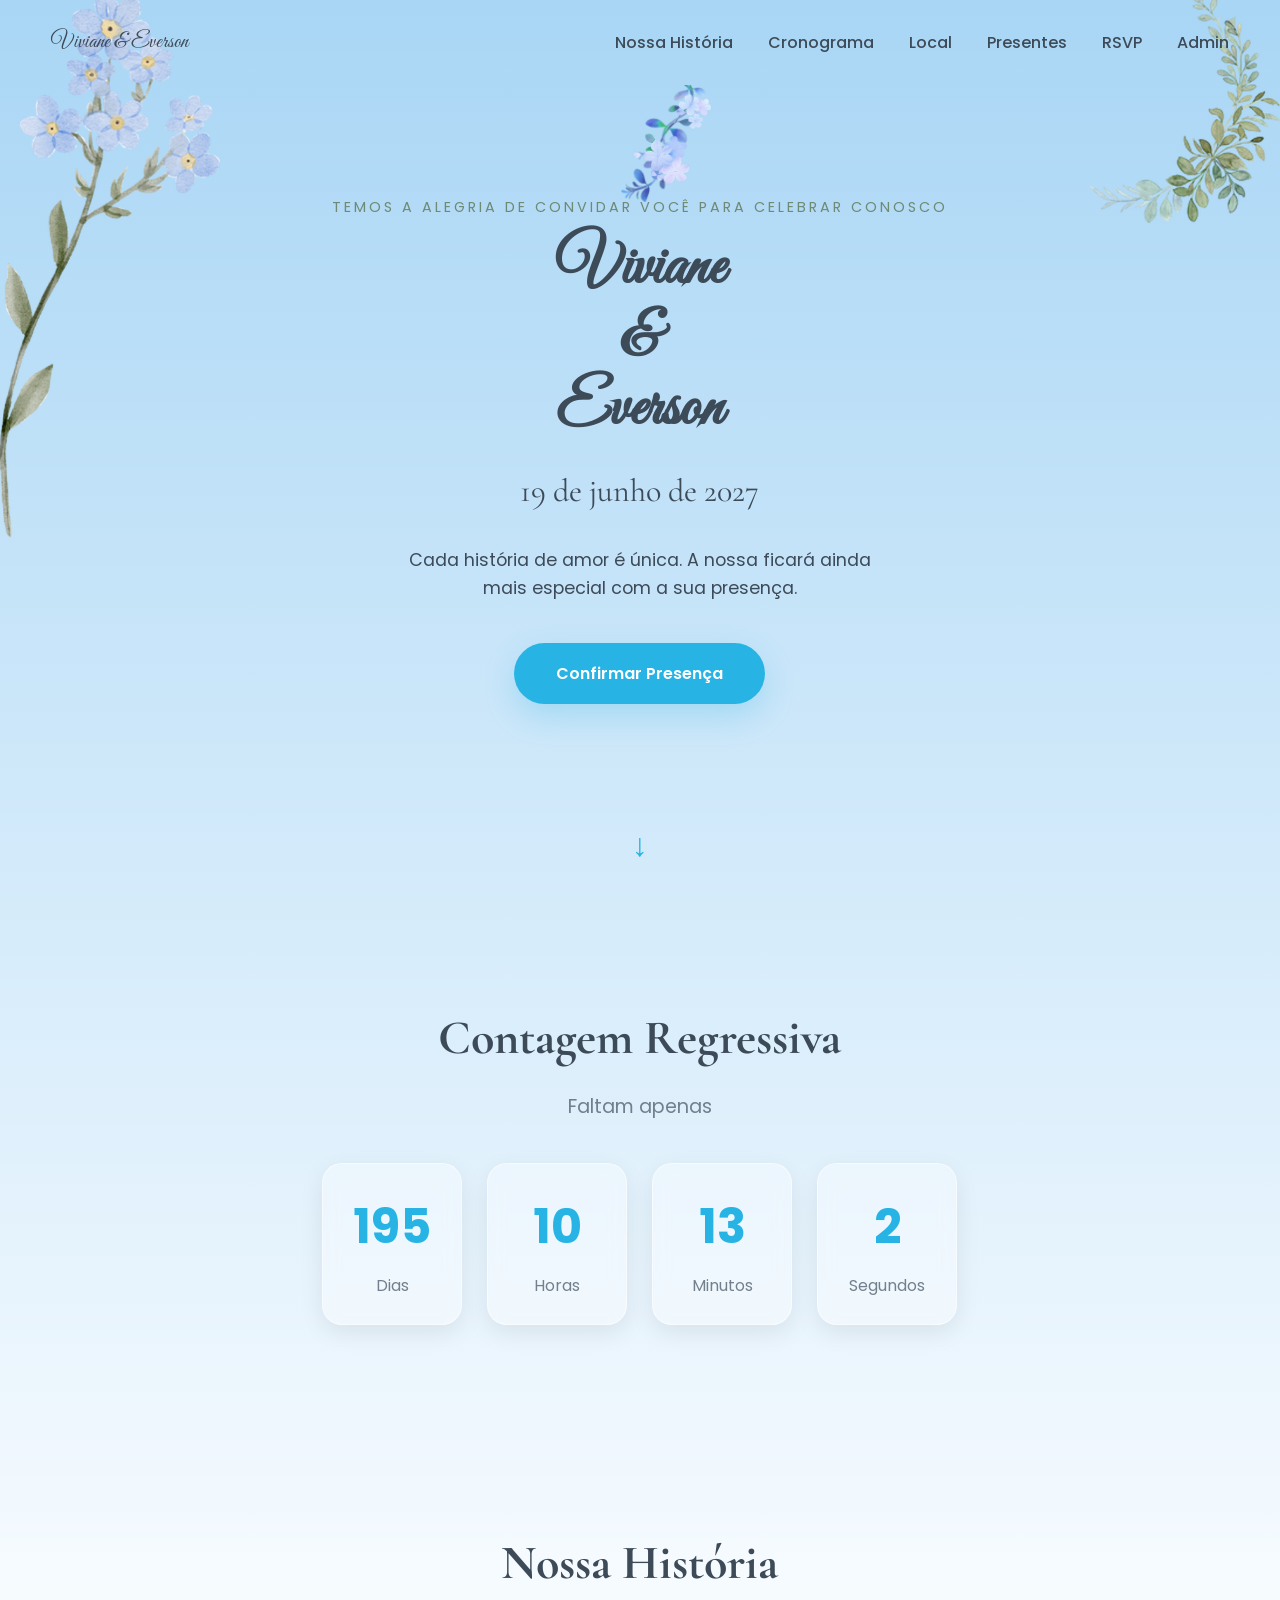
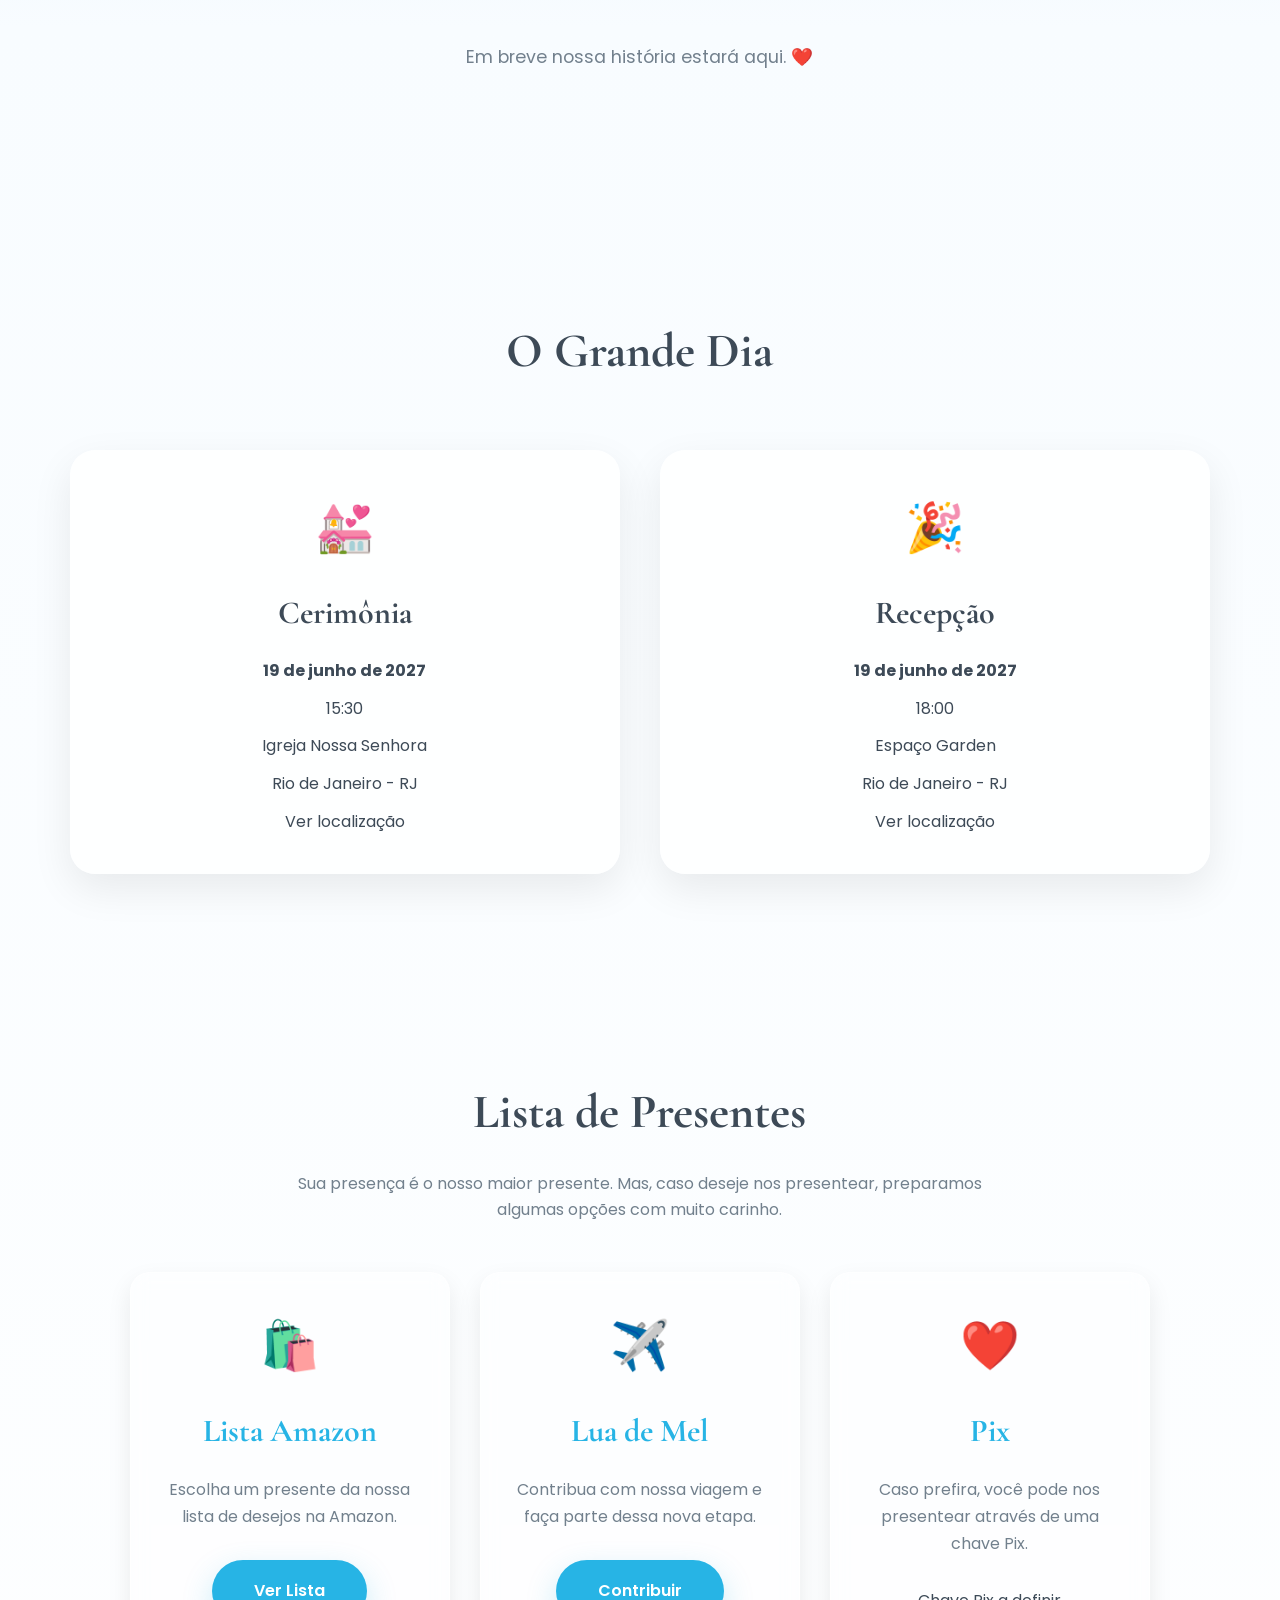
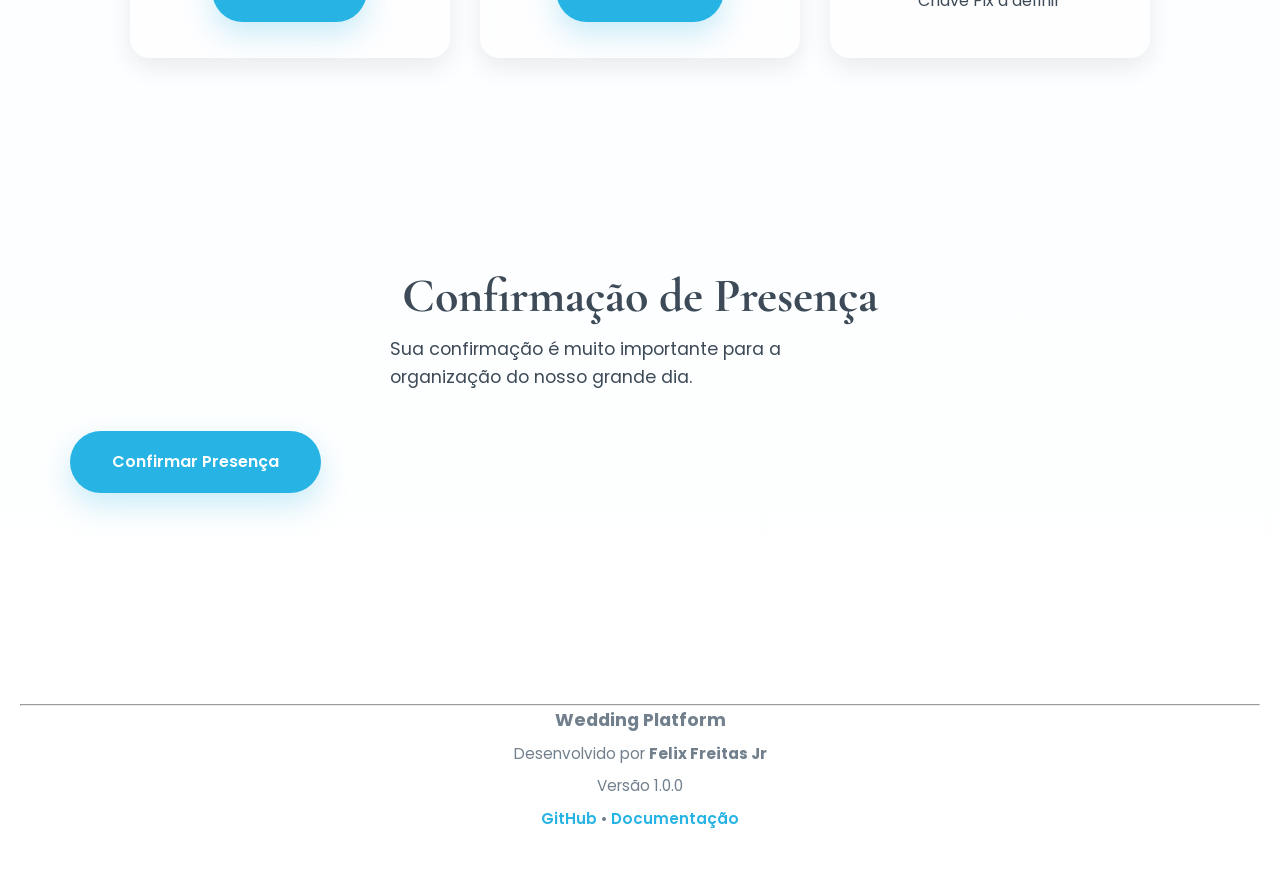
==== commit c915a1cf: "Add admin-managed wedding invitation flow" ====
--- a/index.html
+++ b/index.html
@@ -34,15 +34,14 @@
 
     <div class="container">
         <nav class="navbar">
-            <div class="logo">
-                Viviane & Everson
-            </div>
+            <div class="logo" data-couple>Viviane & Everson</div>
             <ul class="menu">
                 <li><a href="#story">Nossa História</a></li>
                 <li><a href="#schedule">Cronograma</a></li>
                 <li><a href="#location">Local</a></li>
                 <li><a href="#gift-list">Presentes</a></li>
                 <li><a href="#rsvp">RSVP</a></li>
+                <li><a href="./pages/login.html">Admin</a></li>
             </ul>
         </nav>
     </div>
@@ -70,17 +69,17 @@
             alt="">
 
             <div class="container">
-                <p class="hero-subtitle">
+                <p class="hero-subtitle" data-invitation-subtitle>
                     Temos a alegria de convidar você para celebrar conosco
                 </p>
 
                 <h1 class="hero-title">
-                    Viviane
+                    <span data-bride>Viviane</span>
                     <span>&</span>
-                    Everson
+                    <span data-groom>Everson</span>
                 </h1>
 
-                <p class="hero-date">
+                <p class="hero-date" data-event-date>
                     19 de Junho de 2027
                 </p>
 
@@ -152,13 +151,7 @@
 
         <p class="story-text">
 
-            Lorem ipsum dolor sit amet, consectetur adipiscing elit. Vivamus
-            ultricies, erat sed tincidunt aliquam, nunc ipsum consequat nibh,
-            vitae tincidunt mauris lorem sed nisl.
-
-            <br><br>
-
-            Em breve nossa história estará aqui. ❤️
+            <span data-story>Em breve nossa história estará aqui. ❤️</span>
 
         </p>
 
@@ -180,13 +173,15 @@
 
                 <h3>Cerimônia</h3>
 
-                <p><strong>19 de Junho de 2027</strong></p>
-
-                <p>15:30</p>
-
-                <p>Igreja Nossa Senhora</p>
-
-                <a href="#" class="btn">Ver localização</a>
+                <p><strong data-event-date>19 de Junho de 2027</strong></p>
+
+                <p data-event-time>15:30</p>
+
+                <p data-ceremony-place>Igreja Nossa Senhora</p>
+
+                <p data-ceremony-address>Rio de Janeiro - RJ</p>
+
+                <a href="#" class="btn" data-ceremony-map>Ver localização</a>
 
             </div>
 
@@ -196,13 +191,15 @@
 
                 <h3>Recepção</h3>
 
-                <p><strong>19 de Junho de 2027</strong></p>
-
-                <p>18:00</p>
-
-                <p>Espaço Garden</p>
-
-                <a href="#" class="btn">Ver localização</a>
+                <p><strong data-event-date>19 de Junho de 2027</strong></p>
+
+                <p data-reception-time>18:00</p>
+
+                <p data-reception-place>Espaço Garden</p>
+
+                <p data-reception-address>Rio de Janeiro - RJ</p>
+
+                <a href="#" class="btn" data-reception-map>Ver localização</a>
 
             </div>
 
@@ -221,7 +218,7 @@
             Lista de Presentes
         </h2>
 
-        <p class="gift-text">
+        <p class="gift-text" data-gift-intro>
             Sua presença é o nosso maior presente. Mas, caso deseje nos presentear, preparamos algumas opções com muito carinho.
         </p>
 
@@ -237,7 +234,7 @@
                     Escolha um presente da nossa lista de desejos na Amazon.
                 </p>
 
-                <a href="#" class="btn-primary">
+                <a href="#" class="btn-primary" data-gift-list>
                     Ver Lista
                 </a>
 
@@ -253,7 +250,7 @@
                     Contribua com nossa viagem e faça parte dessa nova etapa.
                 </p>
 
-                <a href="#" class="btn-primary">
+                <a href="#" class="btn-primary" data-honeymoon>
                     Contribuir
                 </a>
 
@@ -269,9 +266,7 @@
                     Caso prefira, você pode nos presentear através de uma chave Pix.
                 </p>
 
-                <a href="#" class="btn-primary">
-                    Ver Chave
-                </a>
+                <span class="pix-key" data-pix-key>Ver Chave</span>
 
             </div>
 
@@ -325,8 +320,8 @@
 
     <!-- JavaScript -->
 
-    <script type="module" src="./assets/js/main.js"></script>
-    <script src="./assets/js/contador.js"></script>
+    <script type="module" src="./assets/js/render-event.js"></script>
+    <script type="module" src="./assets/js/contador.js"></script>
 
 </body>
 
